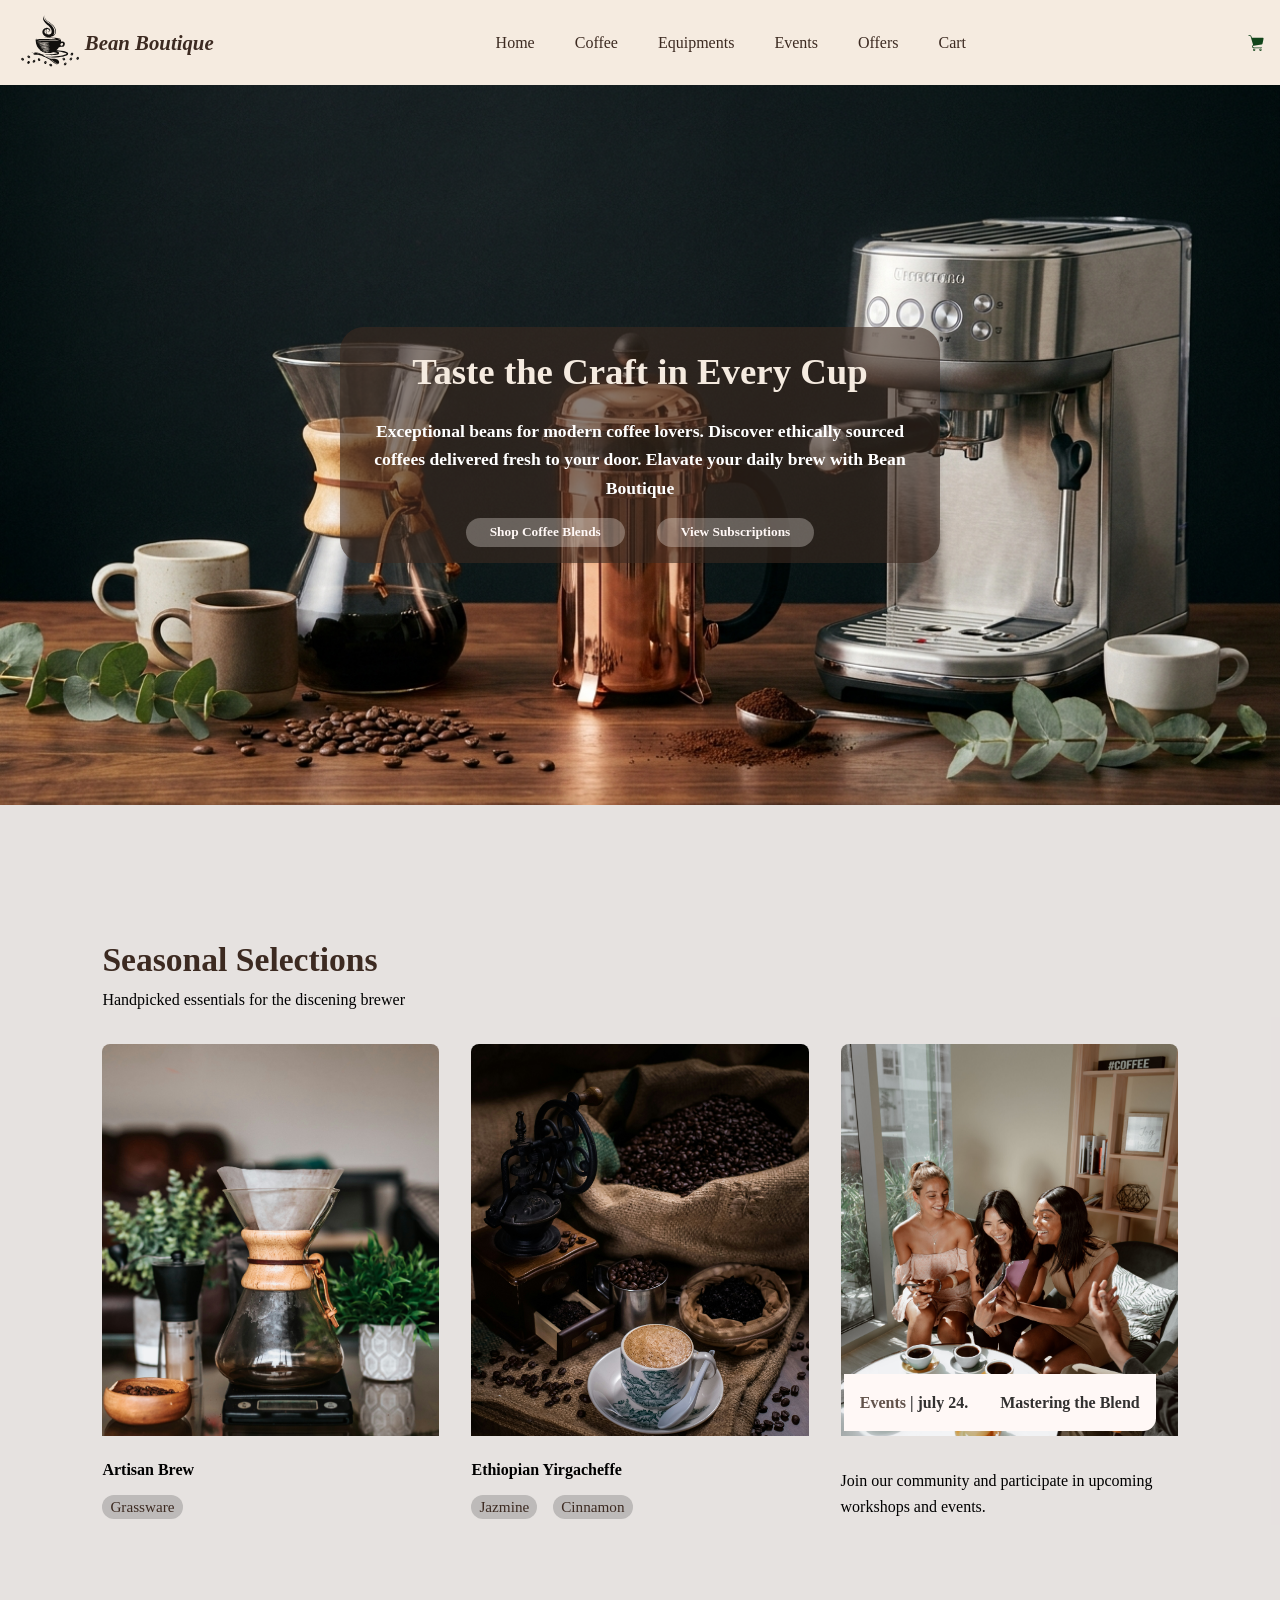
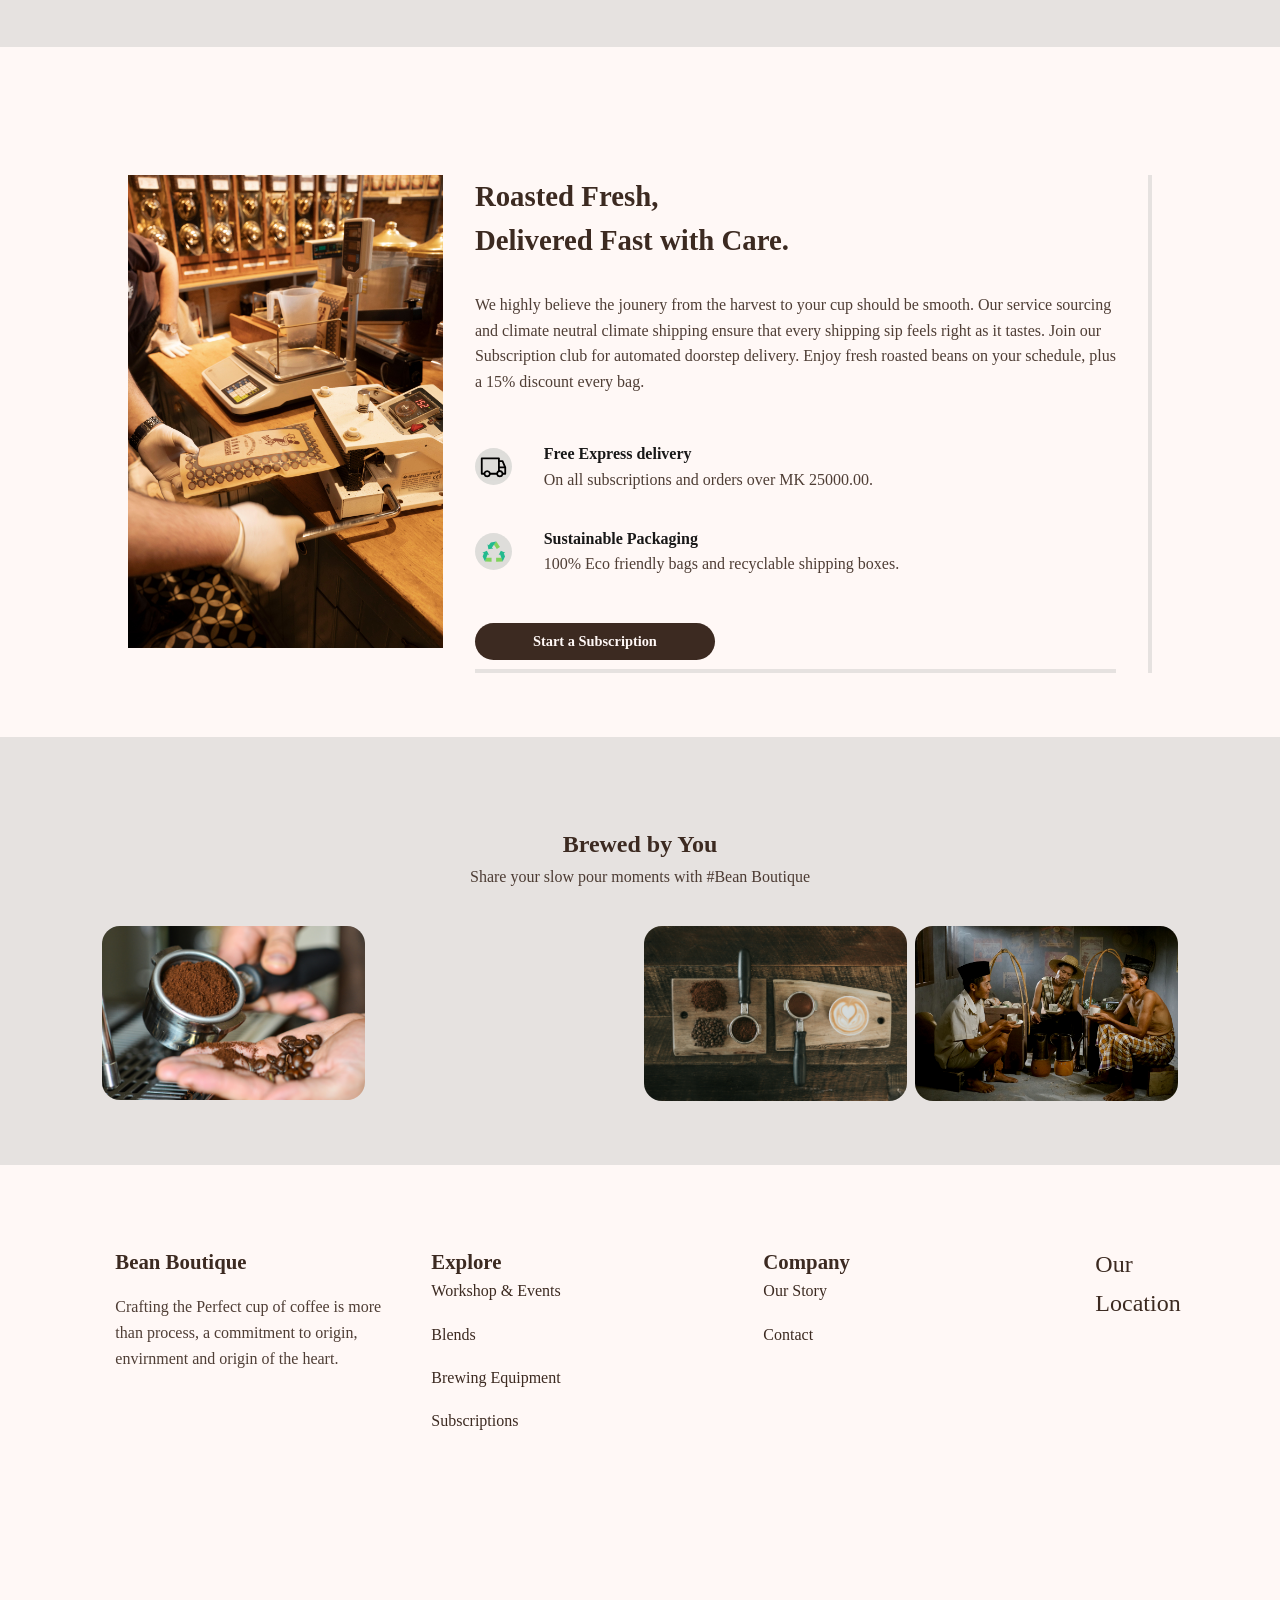
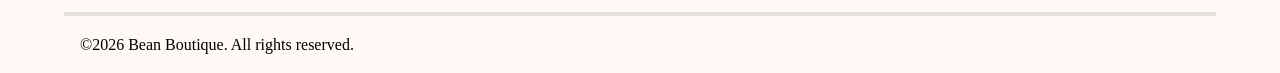
==== index.html @ 71f58eb4 "add cart section area" ====
<!DOCTYPE html>
<html lang="en">
<head>
    <meta charset="UTF-8">
    <meta name="viewport" content="width=device-width, initial-scale=1.0">
    <title>Bean Boutique</title>
    <link rel="stylesheet" href="css/style.css">

    <!--Google fonts-->
    <link rel="preconnect" href="https://fonts.googleapi.com">
    <link rel="preconnect" href="https://fonts.gstatic.com">
    <link rel="stylesheet" href="https://googleapi.com">
</head>

<body>

    <!--Navigation Bar-->
    <header>
        <div class="logo">
              <img src="assets/icons/logo.svg" alt="bean-boutique-logo">
            <span>Bean Boutique</span>
        </div>
        <input type="checkbox" class="menu-toggle" id="menu-toggle">
        <nav>
            <ul class="nav-links">
                <li class="nav-items"><a href="index.html">Home</a></li>
                <li class="nav-items"><a href="coffee.html">Coffee</a></li>
                <li class="nav-items"><a href="equipment.html">Equipments</a></li>
                <li class="nav-items"><a href="events.html">Events</a></li>
                <li class="nav-items"><a href="subscriptions.html">Offers</a></li>
                <li class="nav-items"><a href="cart.html">Cart</a></li>
            </ul>
        </nav>
        <div class="cart">
            <img src="assets/icons/cart.svg" alt="cart-icon">
            <label for="menu-toggle" class="hamburger">&#9776;</label>
        </div>
    </header>

    <!--home page main contents,-->
    <main>

        <!--hero section-->
        <section class="index-section">
                <div class="slideshow-wrapper" id="slideshow"></div>
                <div class="hero-content">
                    <h1>Taste the Craft in Every Cup</h1>
                    <p>
                        Exceptional beans for modern coffee lovers. Discover ethically sourced coffees delivered fresh
                        to your door. Elavate your daily brew with Bean Boutique
                    </p>
                    <div class="hero-btn">
                        <button><a href="equipment.html">Shop Coffee Blends</a></button>
                        <button><a href="events.html">View Subscriptions</a></button>
                    </div>
                </div>
        </section>

        <!--Seasonal selections-->
        <section class="seasonal-section">
            <div class="seasonal-heading">
                <h1>Seasonal Selections</h1>
                <span>Handpicked essentials for the discening brewer</span>
            </div>
            <div class="seasonal-card-wrapper">
                <article class="seasonal-card">
                    <div class="seasonal-card-img">
                        <img src="assets/images/equipement/kettle2.jpg" alt="grassware">
                    </div>
                     <span>Artisan Brew</span>
                    <div class="seasonal-content">
                        <strong>Grassware</strong>
                    </div>
                </article>
                <article class="seasonal-card">
                    <div class="seasonal-card-img">
                         <img src="assets/images/beans/ethiopia.jpg" alt="ethiopia-yirgacheff">
                    </div>
                    <span>Ethiopian Yirgacheffe</span>
                    <div class="seasonal-content">
                        <strong>Jazmine</strong>
                        <strong>Cinnamon</strong>
                    </div>
                </article>
                <article class="seasonal-card">
                    <div class="seasonal-card-img">
                        <img src="assets/images/events/pexels-rdne-4920883.jpg" alt="">
                        <div class="blend-container">
                            <span><strong>Events</strong> | july 24.</span>
                            <span>Mastering the Blend</span>
                        </div>
                    </div>
                    <div class="seasonal-content">
                        <p>
                            Join our community and participate in upcoming workshops and events.
                        </p>
                    </div>
                </article>
            </div>
        </section>

        <!---subscription link-->
        <section class="brand-section">
            <div class="brand-img">
                <img src="assets/images/ui/screen.jpg" alt="coffee-packaging">
            </div>
            <div class="brand-container">
                <h2>Roasted Fresh,<br> Delivered Fast with Care.</h2>
                <p>
                    We highly believe the jounery from the harvest to your cup should be smooth.
                    Our service sourcing and climate neutral climate shipping ensure that every shipping
                    sip feels right as it tastes. Join our Subscription club for automated doorstep delivery.
                    Enjoy fresh roasted beans on your schedule, plus a 15% discount every bag.
                </p>
                <div class="brand-content">
                    <div class="sub-offers">
                        <img src="assets/icons/delivery-truck-svgrepo-com(1).svg" alt="delivery-icon">
                        <div class="delivery-text">
                            <span>Free Express delivery</span>
                            <p>On all subscriptions and orders over MK 25000.00.</p>
                        </div>
                    </div>
                    <div class="sub-offers">
                        <img src="assets/icons/recycle-5-svgrepo-com(3).svg" alt="">
                        <div class="delivery-text">
                            <span>Sustainable Packaging</span>
                            <p>100% Eco friendly bags and recyclable shipping boxes.</p>
                        </div>
                    </div>
                </div>
                <button><a href="subscriptions.html">Start a Subscription</a></button>
                <hr class="separator">
            </div>
            <hr class="separator">
        </section>

        <!--index-footer-section-->
        <section class="index-footer-section">
            <div class="index-footer">
                <h1>Brewed by You</h1>
                <p>Share your slow pour moments with #Bean Boutique</p>
            </div>
            <div class="index-footer-imgs">
                <img src="assets/images/ui/screen5.jpg" alt="">
                <img src="assets/images/ui/screen4.jpg" alt="">
                <img src="assets/images/ui/screen8.jpg" alt="">
                <img src="assets/images/ui/community.jpg" alt="">
            </div>
        </section>

    </main>

    <footer class="index-main-footer">
        <div class="footer-wrapper">
            <article class="index-footer-content">
                <h2 class="bean">Bean Boutique</h2>
                <p>
                    Crafting the Perfect cup of coffee is more than  process,
                    a commitment to origin, envirnment and origin of the heart.
                </p>
                <div class="footer-connect">
                    <img src="" alt="">
                    <img src="" alt="">
                    <img src="" alt="">
                </div>
            </article>
            <article class="index-footer-content">
                <h2>Explore</h2>
                <div class="footer-links">
                    <a href="">Workshop & Events</a>
                    <a href="">Blends</a>
                    <a href="">Brewing Equipment</a>
                    <a href="">Subscriptions</a>
                </div>
            </article>
            <article class="index-footer-content">
                <h2>Company</h2>
                <div class="footer-links">
                    <a href="aboutus.html">Our Story</a>
                    <a href="Contact">Contact</a>
                </div>
            </article>
            <div class="map-div">
                <h2>Our Location</h2>
                    <iframe class="map"
                        src="https://www.google.com/maps/embed?pb=!1m18!1m12!1m3!1d6842.8212314761695!2d35.30079037048555!3d-15.36519456816962!2m3!1f0!2f0!3f0!3m2!1i1024!2i768!4f13.1!3m3!1m2!1s0x18d91bfdbb20034b%3A0xdea1148595cf9f44!2sSunbird%20Ku%20Chawe%20Swimming%20pool!5e1!3m2!1sen!2smw!4v1783719761271!5m2!1sen!2smw" width="600" height="450" style="border:0;" allowfullscreen="" loading="lazy" referrerpolicy="strict-origin-when-cross-origin"
                        allowfullscreen=""
                        loading="lazy"
                        referrerpolicy="no-referrer-when-downgrade">
                    </iframe>
            </div>
        </div>
        <hr class="separator">
        <p>&copy;2026 Bean Boutique. All rights reserved.</p>
    </footer>
    <script src="js/main.js"></script>
</body>
</html>
---- css/style.css ----
/*=====================
    Global Styling
=======================
*/
*{
    padding:0;
    margin: 0;
    box-sizing: border-box;
}
:root{
    --primary-color:#3c2a21;
    --seconadry-color:#f5ebe0;
    --tertiary-color:#b1b1b151;
    --standard-color:#fff8f6;
    --button-hover:#783c1e;

    --font-weight-main:800;
    ---font-weight-minor:500;
    --font-heading:"Inter",serif;
    --font-text:'Poppins',serif;
    --font-logo:"Cormorant Garamond", Garamond, "Times New Roman", serif;
}

body{
    font-family: var(--font-heading);
    line-height: 1.6;
    background-color: var(--standard-color);
    -webkit-font-smoothing: antialiased;
    display: grid;
    display: flex;
    flex-direction: column;
    min-height: 100vh;
}

button{
    border: none;
    align-items: center;
    padding: .4rem 1.5rem;
    background-color: var(--primary-color);
    color: var(--standard-color);
    display: flex;
    justify-content: center;
    align-items: center;
    font-family: var(--font-heading);
    font-weight: var(---font-weight-minor);
    cursor: pointer;
}

h1,h2,h3{
    font-family: var(--font-heading);
    font-weight: var(---font-weight-main);
    color: var(--primary-color);
}
h4,h4,h6{
    font-family: var(--font-heading);
    font-family: var(---font-weight-minor);
    font-size: 1.3rem;
    color: var(--primary-color);
}

a{
    color: var(--text-color);
    text-decoration: none;
}

img{
    width: 100%;
    height: auto;
}

main{
    flex: 1;
}

ul{
    list-style: none;
}
html,body{
    overflow-x: hidden;
}






/*========================
   Index styling
=========================*/

/* navgation-section */

header{
    display: flex;
    align-items: center;
    justify-content: space-between;
    position: sticky;
    top: 0;
    z-index: 100;
    background-color: var(--seconadry-color);
    height: 85px;
}
.logo{
    display: flex;
    align-items: center;
    justify-content: center;
    margin-left: 1rem;
    gap: .3rem;
}
.logo img{
    width: 4rem;
}
.logo span{
    font-family: var(--font-logo);
    font-size: 1.3rem;
    font-style: italic;
    font-weight: 700;
    color: var(--primary-color);
}
.nav-links{
    display: flex;
    justify-content: center;
    align-items: center;
    gap: 2.5rem;
}
.nav-items a{
    color: var(--primary-color);
    font-family: var(--font-heading);
    font-weight: var(---font-weight-minor);
    position: relative;
}
.nav-items a::after{
    content: "";
    position: absolute;
    width: 100%;
    height: .2rem;
    bottom: 0;
    left: 0;
    background-color: currentColor;
    transform-origin: center;
    transition: transform .3s ease;
    transform: scaleX(0);
}
.nav-items a:hover::after{
    transform: scaleX(1);    
}
.cart{
    display: flex;
    align-items: center;
    margin-right: 1rem;
    cursor: pointer;
    gap: 15px;
}
.cart img{
    width: 1rem;
}

/*hero section*/
.index-section{
    width: 100%;
    min-height: 80vh;
    overflow: hidden;
    position: relative;
    display: flex;
    align-items: center;
    justify-content: center;
}
.slideshow-wrapper{
   position: absolute;
   left: 0;
   top: 0;
   width: 100%;
   height: 100%;
   z-index: 1;
}
.slide{
    position: absolute;
    background-size: cover;
    background-position: center;
    opacity: 0;
    width: 100%;
    height: 100%;
    top: 0;
    left: 0;
    transition: opacity 1s ease-in-out;
}
.slide.active{
    opacity: 1;
}
.hero-content{
    display: flex;
    flex-direction: column;
    align-items: center;
    justify-content: center;
    text-align: center;
    z-index: 2;
    color: #ffffff;
    background-color:#3c2a219a ;
    max-width: 600px;
    padding: 1rem;
    border-radius: 1.5rem;
}
.hero-content span{
    background-color: #fff9f04b;
    padding: 0 1rem;
    border-radius: 12px;
}
.hero-content h1{
    font-weight: 700;
    color: var(--seconadry-color);
    font-size: 2.3rem;
    margin-bottom: 15px;
}
.hero-content p{
    font-weight:600;
    font-size: 1.1rem;
}
.hero-btn{
    display: flex;
    align-items: center;
    justify-content: center;
    gap: 2rem;
}
.hero-btn button{
    border-radius: 20px;
    cursor: pointer;
    transition: background-color .4s ease;
    margin-top: 1rem;
    font-weight: 600;
    background-color:  #fff9f04b;;
}
.hero-btn button:hover{
    background-color: var(--button-hover);
}


/*seasonal selection*/
.seasonal-section{
    background-color: var(--tertiary-color);
    padding: 8rem 8vw;
    display: flex;
    flex-direction: column;
    flex-wrap: wrap;
    gap: 2rem;
}
.seasonal-heading h1{
    font-weight: 600;
    font-size: 2.1rem;
    color: var(--primary-color);
}
.seasonal-heading p{
    font-family: var(--font-heading);
    font-weight: var(---font-weight-minor);
    color: var(--primary-color);
    opacity: .7;
}
.seasonal-card-wrapper{
    display: grid;
    grid-template-columns: repeat(3, 1fr);
    gap: 2rem;
    width: 100%;
}
.seasonal-card{
    display: flex;
    flex-direction: column;
    justify-content: center;
    align-items: flex-start;
    position: relative;
    gap: .8rem;
    width: 100%;
}
.seasonal-card-img{
    width: 100%;
    height: 100%;
    overflow: hidden;
    border-radius: .5rem;
}
.seasonal-card-wrapper img{
    object-fit: cover;
    object-position: center;
    max-width: 25rem;
    max-height: 24.5rem;
    transition: transform .5s ease-out;
}
.seasonal-card-wrapper img:hover{
    transform: scale(1.05);
}
.seasonal-content{
    display: flex;
    align-items: center;
    gap: 1rem;
}
.seasonal-content strong{
    background-color: #5d5c5c4c;
    padding: 0 .5rem;
    font-family: var(--font-text);
    font-size: .95rem;
    font-weight: 450;
    border-radius: 12rem;
}
.seasonal-card span{
    font-weight: 600;
    
}
.blend-container{
    position: absolute;
    background-color: var(--standard-color);
    overflow: hidden;
    display: flex;
    border:none;
    bottom: 5.5rem;
    left: .2rem;
    border-bottom-right-radius: .8rem;
}
.blend-container span{
    padding: 1rem ;
    opacity: .8;
}

/*subscription link*/
.brand-section{
    background-color: var(--standard-color);
    padding: 8rem 8rem 4rem;
    display: flex;
    justify-content: center;
    overflow: hidden;
    gap: 2rem;
    width: 100%;
}
.brand-img{
    width: 100%;
    height: 100%;
    overflow: hidden;
}
.brand-img img{
    max-width: 30rem;
    object-fit: cover;
}
.brand-container{
    display: flex;
    flex-direction: column;
    justify-content: center;
    gap: .6rem;
}
.brand-container h2{
    font-family: var(--font-text);
    font-weight: 700;
    font-size: 1.8rem;
    line-height: 1.5;
    color: var(--primary-color);
    margin-bottom: 1.3rem;
}
.brand-container p{
    color: var(--primary-color);
    font-weight: 500;
    opacity: .9;
    font-family: var(--font-text);
}
.brand-content{
    display: flex;
    flex-direction: column;
    gap: 2.1rem;
    padding: 2.3rem 0;
}
.sub-offers{
    display: flex;
    align-items: center;
    gap: 2rem;
}
.sub-offers img{
    width: 2.3rem;
}
.delivery-text{
    display: flex;
    flex-direction: column;
    justify-content: center;
    align-items: flex-start;
}
.delivery-text span{
    font-size: 1rem;
    font-weight: 600;
    font-family: "Poppins",serif;
    opacity: .9;
}
.brand-section button{
    width: 15rem;
    padding: .6rem;
    font-size: .9rem;
    font-weight: 600;
    transition: background-color .4s ease;
    cursor: pointer;
    border-radius: 18rem;
}
.brand-section button:hover{
    background-color: var(--button-hover);
}

/*index footer*/
.index-footer-section{
    background-color: var(--tertiary-color);
    padding: 5.5rem 8vw 4rem;
    display: flex;
    flex-direction: column;
    align-items: center;
    justify-content: center;
}
.index-footer-imgs{
    display: grid;
    grid-template-columns: repeat(4, 1fr);
    overflow: hidden;
    width: 100%;
    height: 100%;
    gap: .5rem;
}
.index-footer{
    display: flex;
    flex-direction: column;
    margin-bottom: 2.3rem;
}
.index-footer h1{
    font-weight: 700;
    text-align: center ;
    color: var(--primary-color);
}
.index-footer p{
    font-weight: 500;
    opacity: .9;
    color: var(--primary-color);
}

.index-footer-imgs img{
    max-width: 100%;
    max-height:100%; 
    object-fit: cover;
    border-radius: 18px;
}

/*Main footer section*/
.footer-wrapper{
    background-color: var(--standard-color);
    padding: 0 8vw 2rem;
    display: grid;
    grid-template-columns: repeat(4, 1fr);
    justify-content: center;
    gap: 2rem;
    margin-top: 5rem;
}
.index-footer-content{
    display: flex;
    flex-direction: column;
    align-items: flex-start;
    width: 300px;
}
.index-footer-content h2{
    font-family: var(--font-heading);
    font-weight: 700;
    color: var(--primary-color);
    font-size: 1.3rem;
}
.bean{
    margin-left: 1rem;
}
.index-footer-content p{
    color: var(--primary-color);
    opacity: .9;
    text-align: start;
}
.footer-connect{
    display: flex;
    gap: 1.5rem;
    align-items: center;
}
.footer-connect img{
    width: 2rem;
}
.footer-links{
    display: flex;
    flex-direction: column;
    gap:1.1rem;
    justify-content: center;
}
.footer-links a{
    color: var(--primary-color);
    font-weight: 500;
    transition: transform .4s ease;
}
.footer-links a:hover{
    transform: translateY(-4px);
    color: #783c1e;
}
.map{
    width: 100%;
    max-width: 100%;
    height: 250px;
    border: 0;
}
.index-main-footer{
    display: flex;
    flex-direction: column;
    justify-content: center;
    padding: 0 5vw;
}
.index-main-footer p{
    text-align: start;
    padding: 1rem;
}

/*mobile responsiveness*/
.menu-toggle,
.hamburger{
    display: none;
}
@media(max-width: 768px){
    .menu-toggle:checked ~ nav{
        display: block;
    }
    .hamburger{
        font-size: 1.7rem;
        color: var(--primary-color);
        cursor: pointer;
        user-select: none;
        display: block;
    }
    .logo img{
        width: 2rem;
    }
    .logo span{
        font-size: .9rem;
    }
    nav{
        z-index: 99;
        background-color: var(--seconadry-color);
        width: 100%;
        top: 85%;
        left: 0;
        position: relative;
        display: none;
    }
    .nav-links{
        width: 100%;
        flex-direction: column;
        gap: 0;
        padding: 1rem 0;
    }
    .nav-items a{
        display: block;
        padding: 1.2rem 1.9rem;
        text-align: left;
        border-bottom: 1px solid rgba(0, 0, 0, 0.03);
    }
    .nav-items{
        width: 100%;
    }
    .nav-items a::after{
        display: none;
    }
    .nav-items a:hover{
        background-color: rgba(0, 0, 0, 0.03);
    }
   
    .index-section{
        padding: 0 1rem;
        min-height: 65vh;
    }
    .hero-content{
        width: 95%;
        padding: 2rem 1.5rem;
    }
    .hero-content h1{
        font-size: 1.5rem;
    }
    .hero-content p{
        font-size: 1rem;
    }
    .hero-btn{
        width: 100%;
        flex-direction: column;
        gap: .8rem;
    }
    .hero-btn button{
        padding: .7rem;
        width: 100%;
        margin-top:.6rem ;
    }

    .seasonal-section{
        padding: 4.8rem 5vw;
    }
    .seasonal-heading h1{
        font-size: 1.3rem;
    }
    .seasonal-heading span{
        font-size: .9rem;
    }
    .seasonal-card-wrapper{
        grid-template-columns: 1fr;
    }
    .seasonal-card-wrapper img{
        width: 100%;
        max-width: 100%;
    }
    .brand-section{
        padding: 4rem 1.3rem;
        flex-direction: column;
    }
    .brand-container{
        align-items: center;
    }
    .brand-container h2{
        font-size: 1.3rem;
        text-align: center;
    }
    .sub-offers{
        gap: .4rem;
        flex-direction: column;
    }
    .delivery-text{
        text-align: center;
        align-items: center;
    }

    .index-footer-section{
        padding: 1rem 2.5rem;
    }
    .index-footer h1{
        font-size: 1.4rem;
    }
    .index-footer p{
        font-size: .9rem;
        text-align: center;
    }
    .index-footer-imgs{
        grid-template-columns: repeat(2, 1fr);
    }

    .footer-wrapper{
        grid-template-columns: 1fr;
        margin-top: 3rem;
        padding: 0 5vw 3rem;
        margin-left: 1rem;
    }
    .index-footer-content{
        padding: 0 6vw;
    }
    .map-div{
        padding: 0 5vw;
    }
    .map-div h2{
        font-size: 1.4rem;
        font-weight: 700;
    }
    .map{
        height: 200px;
    }

}






/**
========================
Subscritpions styling
========================
*/

/*subscrption content*/
.subscription-heading{
    display: flex;
    flex-direction: column;
    align-items: center;
    justify-content: center;
    gap: .8rem;
    padding: 2.9rem 8vw; 
}
.subscription-heading h1{
    font-family: var(--font-heading);
    color: var(--primary-color);
    font-weight: 700;
    opacity: .9;
}
.subscription-heading p{
    font-family: var(--font-text);
    color: var(--primary-color);
    font-weight: 500;
    opacity: .8;  
    text-align: center; 
}
.subscription-heading button{
    padding: .5rem 2rem;
    margin-top: .5rem;
    font-family: var(--font-heading);
    font-weight: 600;
    color: var(--seconadry-color);
    border-radius: 12rem;
    cursor: pointer;
    transition: background-color .4s ease;
}
.subscription-heading button:hover{
    background-color: var(--button-hover);
}

/*promotion offers section*/
.subscription-collection{
    margin-top: 3rem;
    background-color: var(--tertiary-color);
    padding: 3rem 6vw 2rem;
}
.subscription-collection h2{
    font-family: var(--font-heading);
    color: var(--primary-color);
    font-weight: 800;
    margin-bottom: .5rem;
    text-align: center;
}
.subscription-wrapper{
    display: flex;
    justify-content: center;
    gap: 2.4rem;
    margin-top: 2.5rem;
}
.offer-card{
    display: flex;
    flex-direction: column;
    justify-content: center;
    align-items: center;
    width: 300px;
    height: 480px;
    overflow: hidden;
    background-color: var(--standard-color);
    gap: 2rem;
    margin-top: 1.5rem;
    padding: .9rem;
    border-radius: 10px;
}
.offer-card img{
    object-fit: cover;
    width: 100%;
    height: 100%;
    object-position: center;
}
.offer-card-content{
    display: flex;
    flex-direction: column;
    gap: .8rem;
}
.offer-card-badge{
    display: flex;
    justify-content: space-between;
    align-items: center;
    background-color: var(--tertiary-color);
    padding: 0 .6rem;
    border-radius: 12px;
}
.offer-card-badge span{
    color: var(--primary-color);
    font-weight: 500;
    font-family: var(--font-text);
    font-style: italic;
}
.offer-card-content p{
    font-family: var(--font-text);
    color: var(--primary-color);
    font-weight: 500;
    opacity: .8;  
    text-align: center; 
    flex:1;
}
.offer-card button{
    padding: .5rem 4.5vw;
    margin-top: .5rem;
    font-family: var(--font-heading);
    font-weight: 600;
    color: var(--seconadry-color);
    border-radius: 12rem;
    cursor: pointer;
    transition: background-color .4s ease; 
}
.offer-card button:hover{
    background-color: var(--button-hover);
}
.offer-card h2{
    font-family: var(--font-heading);
    color: var(--primary-color);
    font-weight: 800;
    margin-bottom: .5rem;
    text-align: center;
}
.offer-card-badge-tip{
    display: flex;
    gap: .9rem;

}
.span-badge{
    color: var(--standard-color);
    font-weight: 600;
    font-family: var(--font-text);
    font-style: italic;
    background-color: var(--tertiary-color);
    padding: 0 3vw;
    border-radius: 12px;  
}
.offer-card.special{
    background-color: var(--primary-color);
}
.offer-card.special p{
    color: var(--standard-color);
    font-weight: 600;
}
.offer-card.special h2{
    color: var(--standard-color);
    font-weight: 700;
}
.offer-card.special button{
    background-color: var(--standard-color);
    color: #1a1a1a;

    transition: background-color .4s ease; 
}
.offer-card.special button:hover{
    background-color: #b69876;
}

/*subscritpion offers*/
.subscription-offer-section{
    background-color: var(--standard-color);
    padding: 3rem 5vw;
    display: flex;
    flex-direction: column;
    align-items: center;
    justify-content: center;
    gap: 3rem;
    align-self: start;
    margin-top: 2.8rem;
}
.subscription-offer-heading h2{
    font-family: var(--font-heading);
    color: var(--primary-color);
    font-weight: 700;
    font-size: 1.7rem;
    text-align: center;
}
.subscription-offer-heading p{
    font-family: var(--font-text);
    color: var(--primary-color);
    font-weight: 600;
    opacity: .8;  
    text-align: center;
    margin-top: .8rem;
}
.subscription-flex{
    display: flex;
    flex-wrap: wrap;
    justify-content: center;
    gap: 2.5rem;
    margin-top: 2rem;
}
.subscription-card{
    display: flex;
    flex-direction: column;
    gap: .5rem;
    width: 100%;
    max-width: 18rem;
    border-radius: 12px;
    padding: 1rem 1.6rem 1.3rem;
    background-color:  var(--seconadry-color);
    box-shadow: 0 3px 12px rgba(0,0,0,0.3);
    transition: transform .4s ease;
}
.subscription-card:hover{
    transform: translateY(-2px);
}
.subscription-card.standard{
    border: 2px solid var(--button-hover);
}
.subscription-card h3{
    font-family: var(--font-heading);
    color: var(--button-hover);
    font-weight: 700;
    font-size: 1.2rem;
    opacity: .8;
    font-style: italic;
    margin-bottom: 0;   
}
.sub-price{
    display: flex;
    align-items: baseline;
    margin-bottom: 1.5rem;
    gap: .2rem;
}
.sub-price strong{
    font-family: var(--font-text);
    font-size: 1rem;
    font-weight: 700;
}
.sub-price span{
    font-size: .8rem;
    font-weight: 500;
    opacity: .7;
}
.subscription-offer{
    display: flex;
    flex-direction: column;
    align-items: flex-start;
    justify-content: center;
    gap: 1.2rem;
    margin-bottom: 1.8rem;
}
.sub-content{
    display: flex;
    align-items: flex-start;
    gap: 1rem;
}
.sub-content img{
    width: .9rem;
}
.sub-content p{
    font-family: var(--font-text);
    font-weight: 500;
    font-size: 1rem;
    opacity: .9;
}
.subscribe-btn{
    display: flex;
    margin-bottom: auto;
    width: 100%;
}
.subscribe-btn button{
    padding: .4rem;
    width: 100%;
    font-family: var(--font-heading);
    font-weight: 600;
    cursor: pointer;
    border-radius: 12px;
    font-size: .9rem;
    background-color: var(--primary-color);
    transition: background-color .4s ease;
}
.subscribe-btn button:hover{
    background-color: var(--button-hover);
}

/*offers footer*/
.offer-footer{
    display: flex;
    align-items: center;
    padding: 6rem;
    margin-top: 2rem;
    gap: 2.5rem;
    background-color: var(--tertiary-color);
}
.offer-footer-wrapper{
    display: flex;
    flex-direction: column;
    align-items: center;
    justify-content: center;
    gap: .2rem;
}
.offer-footer-wrapper img{
    width: 2rem;
    margin-bottom: 1rem;
}
.offer-footer-wrapper h3{
    font-family: var(--font-heading);
    font-weight: 700;
}
.offer-footer-wrapper p{
    text-align: center;
    font-family: var(--font-text);
    font-size: .95rem;
    font-weight: 500;
    opacity: .9;
}

/*subscription form*/
.subscribe-form{
    display: flex;
    align-items: center;
    justify-content: space-between;
    padding: 4.5rem;
    gap: 3rem;
    height: 80vh;
    margin-top: 4rem;
}
.subscribe-form h3{
    font-family: var(--font-heading);
    font-weight: 700;
    color: var(--primary-color);
    font-size: 1.6rem;
    margin-bottom: .5rem;
    text-align: center;
}
.subscribe-form-btn{
    display: flex;
    flex-direction: column;
    align-items: center;
    width: 100%;
    margin: 1.3rem auto;
    gap: .8rem;
}
.subscribe-form-btn input{
    border: .4px solid var(--primary-color);
    width: 30rem;
    padding: .6rem;
    outline: none;
    border-radius: 18px;
}
.subscribe-form-btn button{
    padding: .5rem 6vw;
    font-weight: 700;
    font-family: var(--font-heading);
    cursor: pointer;
    border-radius: 9px;
    transition: background-color .4s ease;
}
.subscribe-form-btn button:hover{
    background-color: var(--button-hover);
}

/*Faq*/
.subscription-faq{
    display: flex;
    flex-direction: column;
    justify-content: center;
    align-items: flex-start;
    max-width: 400px;
    width: 100%;
    padding: 2rem;
    background-color: var(--tertiary-color);
    border-radius: 12px;
    box-shadow: 0 4px 12px rgba(0,0,0,0.2);
}
.faq-details{
    border-bottom: 1px solid var(--primary-color);
    transition: background-color .4s ease;
}
.faq-details:last-of-type{
    border-bottom: none;
}
summary{
    font-weight: 600;
    font-family: var(--primary-color);
    opacity: .9;
}
.faq-details summary{
    list-style-type: none;
    padding: 1.2rem .5rem;
    display: flex;
    align-items: center;
    outline: none;
    cursor: pointer;
    justify-content: space-between;
    transition: color .3s ease, padding-left .2s ease;
}
.faq-details summary::after{
    color: var(--button-hover);
    transition: transform .2s ease;
    content: "*";
    font-size: 1.1rem;
}
.faq-details summary:hover{
    color: var(--primary-color);
    padding-left: .7rem;
}
.faq-text{
    color: var(--primary-color);
    font-style: italic;
    font-weight: 500;
    opacity: .8;
}

/*mobile responsiveness*/
@media(max-width:768px){
    .subscription-heading{
        text-align: center;
    }
    .subscription-collection h2{
        font-size: 1.2rem;
        padding: 0 5vw 5vw;
    }
    .subscription-wrapper{
        flex-direction: column;
    }
    .offer-card{
        width: 100%;
        height: auto;
    }
    .offer-card img{
        height: 14rem;
    }
    .offer-card-badge{
        flex-direction: column;
    }
    .offer-card-badge-1{
        flex-direction: column;
        display: flex;
        gap: .5rem;
        align-items: center;
    }
    .subscription-offer-heading h2{
        font-size: 1.4rem;
    }
     .subscription-offer-heading p{
        font-size: .9rem;
    }
    .offer-footer{
        flex-direction: column;
        padding: 2.5rem 5vw;
    }
    .subscribe-form{
        padding: 5rem 5vw;
        flex-direction: column;
        min-height: 140vh;
        width: 100%;
    }
    .subscribe-form-content{
        width: 100%;
        text-align: center;
    }
     .subscribe-form-content h3{
        font-size: 1.4rem;
    }
     .subscribe-form-content p{
        font-size: .9rem;
    }
     .subscribe-form-btn input{
        width: 100%;
    }
}


/*===================
    equipment style
======================*/
.equipment-hero-card{ 
    display: flex;
    flex-direction: column;
    padding: 5rem 8vw;
    justify-content: center;
    align-items: center;
    text-align: center;
    gap: 1rem;
    width: 100%;
}
.equipment-hero-card h1{
    font-weight: 600;
    color: var(--primary-color);
    opacity: .9;
}
.equipment-hero-card p{
    font-weight: 500;
    color: var(--primary-color);
    opacity: .9;
}
.equipment-btn{
    margin-top: 2rem;
}
.equipment-btn button{
    padding: .6rem 1vw;
    border-radius: 12rem;
    font-weight: 500;
    font-family: var(--font-heading);
    transition: background-color .4s ease;
    cursor: pointer;
}
.equipment-btn button:hover{
    background-color: var(--button-hover);
}


/*equipment section*/
.equipment-section{
    padding: 4rem 8vw;
    background-color: var(--tertiary-color);
    min-height: 100vh;
    display: flex;
    flex-direction: column;
    gap: 2rem;
    flex-wrap: wrap;
}
.equipment-collection{
    display: flex;
    flex-direction: column;  
}
.equipment-collection h2{
    font-weight: 700;
    color: var(--primary-color);
    margin-bottom: .4rem;
}
.equipment-collection span{
    font-weight: 500;
    opacity: .8;
    font-style: italic;
}
.equipment-container{
    display: flex;
    justify-content: center;
    align-items: center;
    gap: 2rem;
}
.equipment-card{
    width: 100%;
    height: 100%;
    overflow: hidden;
    display: flex;
    flex-direction: column;
    justify-content: center;
    gap: .8rem;
    background-color: var(--standard-color);
    padding: 0.1rem .1rem 0;
    border-radius: 14px;
}
.equipment-card img{
    max-width: 25rem;
    max-height: 22.8rem;
    object-fit: cover;
    object-position: center;
    border-radius: 12px;
}
.equipment-card button{
    padding: .6rem;
    font-weight: 700;
    transition: background-color .4s;
}
.equipment-card button:hover{
    background-color: var(--button-hover);
}
.equipment-content{
    display: flex;
    flex-direction: column;
    gap: .6rem;
}
.equipment-content span{
    font-weight: var(---font-weight-minor);
    opacity: .8;
    font-style: italic;
    color: var(--primary-color);
    flex: 1;
    text-align: center;
}
.price{
    display: flex;
    justify-content: space-between;
    align-items: center;
    background-color: var(--seconadry-color);
    margin-left:.6rem ;
    margin-right: .6rem;
    padding: 0 .9vw;
    border-radius: 12px;
}
.price h3, strong{
    color: var(--primary-color);
    font-weight: 650;
}

/*equipment tips section*/
.equipement-tips-section{
    display: flex;
    flex-direction: column;
    padding: 6.5rem 8vw;
    min-height: 80vh;
    gap: 1rem;
    align-items: center;
}
.equipement-tips-section h1{
    font-weight: 700;
    color: var(--primary-color);
    opacity: .9;
}
.equipement-tips-section span{
    font-weight: 600;
    color: var(--primary-color);
    opacity: 1;   
}
.tips-container{
    display: flex;
    gap: 2.3rem;
    justify-content: center;
    margin-top: 2.3rem;
}
.tip-card{
    width: 100%;
    max-width: 450px;
    text-align: start;
}
.tip-card img{
    width: 2.4rem;
}
.tip-text h3{
    font-weight: 700;
    font-family: "Salina",serif;
    color: #000000;
    margin-bottom: .7rem;
}
.tip-text p{
     font-weight: 500;
    font-family: "Salina",serif;
    color: var(--primary-color);
    margin-bottom: .7rem;
    opacity: .9;
}
.separator{
    border: 2px solid var(--tertiary-color);
}
.pro-tip{
    background-color: var(--seconadry-color);
    padding: .6rem 1.2vw;
    border-radius: 12px;
}

/*equipment-footer*/
.equipement-footer-section{
    background-color: var(--tertiary-color);
    display: flex;
    flex-direction: column;
    padding:4rem 6vw 4rem;
    min-height: 50vh;
}
.equipment-footer{
    padding: 2rem 5vw 3rem;
    display: grid;
    grid-template-columns: repeat(4, 1fr);
    gap: 1rem;
}

/*mobile responsiveness*/
@media(max-width:768px){
    .equipment-hero-card h1{
        font-size: 1.5rem;
    }
    .equipment-hero-card p{
        font-size: .9rem;
    }
    .equipment-section{
        padding: 2rem 5vw;
        text-align: center;
    }
    .equipment-collection h2{
        font-size: 1.3rem;
        align-items: center;
        text-align: center;
    }
    .equipment-collection span{
        font-size: .9rem;
    }
    .equipment-container{
        padding: 0 5vw;
        flex-direction: column;
    }
    .equipment-card img{
        height: 16.5rem;
    }
    .price{
        flex-direction: column;
    }.equipement-tips-section{
        flex-direction: column;
        align-items: center;
    }
    .equipement-tips-section h1{
        font-size: 1.5rem;
    }
    .equipement-tips-section span{
        font-size: .9rem;
        text-align: center;
    }
    .tips-container{
        flex-direction: column;
        padding: 1.5rem 5vw;
    }

}



/*=====================
    Coffee styling
======================*/
.coffee-hero-section{
    background-color: var(--tertiary-color);
    display: flex;
    flex-direction: column;
    padding: 8rem 6vw;
    align-items: center;
    justify-content: center;
    gap: 3.5rem;
}
.coffee-hero-section h1{
    font-weight: 700;
    font-size: 2.2rem;
    color: var(--primary-color);
    text-align: center;
}
.coffee-promotion{
    display: flex;
    align-items: center;
    justify-content: center;
    width: 100%;
    height: 100%;
    max-width: 65rem;
    overflow: hidden;
    border-radius: 12px;
    background-color: var(--primary-color);
    border: 1px solid var(--primary-color);
}
.coffee-promotion img{
    max-height: 20rem;
    max-width: 550px;
    object-fit: cover;
    object-position: center;
}
.coffee-content{
    display: flex;
    flex-direction: column;
    gap: 2rem;
}
.coffee-content p{
    color: aliceblue;
    padding: 0 2rem;
    text-align: start;
    font-weight: 500;
    line-height: 1.8;
}
.coffee-badge{
    display: flex;
    gap: 1rem;
    margin-left: .7rem;
    align-items: center;
}
.coffee-badge span{
    background-color: var(--tertiary-color);
    padding: .1rem 2.4rem;
    border-radius: 12rem;
    color: aliceblue;
    font-style: italic;
}
.coffee-promotion button{
    background-color: var(--seconadry-color);
    color: var(--primary-color);
    width: 20rem;
    margin-left: 2rem;
    padding: .8rem;
    font-size: 1rem;
    font-weight: 700;
    border-radius: 12rem;
    transition: background-color .4s ease;
}
.coffee-promotion  button:hover{
    background-color: #b69876;
}



/*coffee collection*/
.coffee-collection{
    display: flex;
    flex-direction: column;
    align-items: center;
    flex-wrap: wrap;
    padding: 3rem 6vw;
    gap: 2rem;
    min-height: 100vh;
}
.coffee-category{
    display: flex;
    align-items: center;
    gap: 2rem;
    justify-content: space-between;
}
.coffee-collection-heading{
    font-family: "Inter",serif;
}
.coffee-container{
    display: flex;
    justify-content: center;
    gap: 2.8rem;
}
.coffee-card{
    display: flex;
    flex-direction: column;
    overflow: hidden;
    width: 100%;
    height: 100%;
    border-radius: 12px;
    background-color: var(--seconadry-color);
    border: 1px solid var(--primary-color);
    flex-wrap: wrap;
} 
.coffee-card img{
    width: 100%;
    max-width: 25rem;
    max-height: 20rem;
    object-fit: cover;
    object-position: center;
}
.coffee-price{
    display: flex;
    justify-content: space-between;
    align-items: center;
    border-radius: 8px;margin-top: .3rem;
    margin-left: .6rem;
    margin-right: .6rem;
}
.coffee-price h3, strong{
    color: var(--primary-color);
    font-weight: 700;
}
.coffee-card p{
    color: var(--primary-color);
    font-weight: 600;
    opacity: .8;
    line-height: 1.7;
    text-align: start;
    padding: .6rem;
}
.taste{
    display: flex;
    justify-content: start;
    align-items: center;
    gap: .5rem;
    margin-left: 1rem;
    padding:0 .5rem .8rem
}
.taste img{
    width: .9rem;
}
.taste strong{
    font-weight: 750;
}
.taste span{
    font-style: italic;
    font-weight: 500;
    font-size: .9rem;
    line-height: 1.7;
    opacity: .8;
}
/*suscription link*/
.subscription-link{
    background-color: var(--standard-color);
    padding: 10rem 6vw;
    display: flex;
    gap: 2rem;
    justify-content: center;
    align-items: center;
}
.subscription-email{
    background-color: var(--seconadry-color);
    padding: 2.5rem 4rem;
    display: flex;
    flex-direction: column;
    align-items: center;
    gap: 1.5rem;
    border-radius: 12px;
    box-shadow: 0 4px 12px rgba(0,0,0,0.3);
}
.subscription-email h2{
    font-weight: 700;
    font-size: 1.8rem;
    color: var(--primary-color);
    text-align: center;
}
.subscription-email p{
    font-weight: 600;
    color: var(--primary-color);
    text-align: center;
    opacity: .9;
    line-height: 1.7;
}
.subscription-input{
    display: flex;
    gap: .5rem;
    width: 100%;
    align-items: center;
    justify-content: center;
}
.subscription-input input{
    padding: .5rem;
    outline: none;
    width: 400px;
    border-radius: 12px;
    border: 1px solid var(--button-hover);
}
.subscription-input button{
    padding: .5rem 1rem;
    font-weight: 600;
    border-radius: 12px;
    transition: background-color .4s ease;
}
.subscription-input button:hover{
    background-color: var(--button-hover);
}

/*mobile responsiveness*/
@media(max-width:768px){
    .coffee-hero-section{
        padding: 5rem 5vw 2rem;
    }
    .coffee-hero-section h1{
        font-size: 1.8rem;
    }
    .coffee-promotion{
        width: 100%;
        max-width: 100%;
        height: auto;
        flex-direction: column;
    }
    .coffee-content{
        width: 100%;
        align-items: center;
        justify-content: center;
        margin-top: .3rem;
    }
    .coffee-content p{
        font-size: .9rem;
        padding: 0 1.5rem;
    }
    .coffee-collection{
        padding: 2rem 4vw;
    }
    .coffee-container{
        flex-direction: column;
        padding: 0 2vw;
        width: 100%;
        height: 100%;
    }
    .coffee-card img{
        max-width: 100%;
        max-height: 15rem;
    }


    .subscription-link{
        padding: 5rem 4vw;
    }
    .subscription-email{
        width: 100%;
        padding: 2rem 6.5vw;
    }
    .subscription-email h2{
        font-size: 1.5rem;
    }
    .subscription-email p{
        font-size: .9rem;
    }
    .subscription-input{
        flex-direction: column;
    }
    .subscription-input input{
        width: 100%;
        box-sizing: border-box;
    }
  
    .equipment-footer-section{
        padding: 4rem 6vw 3rem;
    }
    .equipment-footer{
        grid-template-columns: 1fr;
    }

}




/*=====================
    EVENTS STYLING
======================*/
.events-heading-section{
    background-color: var(--standard-color);
    padding: 3rem 6vw;
    display: flex;
    justify-content: center;
}
.event-title{
    display: flex;
    flex-direction: column;
    justify-content: center;
    width: 100%;
    max-width: 720px;
    gap: 1rem;
}
.event-title h1{
    color: var(--primary-color);
    font-weight: 700;
    font-size: 1.9rem;
    text-align: center;
}
.event-title p{
    line-height: 1.8;
    font-weight: 600;
    opacity: .9;
    color: var(--primary-color);
    text-align: center;
}

/*events section*/
.events-flex-heading{
    display: flex;
    flex-direction: column;
    gap: 2rem;
    padding: 8rem 8vw;
    min-height: 100vh;
}
.events-flex-title{
    display: flex;
    justify-content: space-between;
    align-items: center;
}
.events-flex-title h3{
    color: var(--primary-color);
    font-weight: 700;
    font-size: 1.3rem;
}
.events-flex-title span{
    color: var(--primary-color);
    font-weight: 700;
    font-size: 1rem;
    opacity: .8;
}
.events-flex{
    display: flex;
    flex-direction: column;
    justify-content: center;
    align-items: center;
    gap: 3.5rem;
    padding-top: 4rem;
}
.events-details-card{
    background-color: var(--seconadry-color);
    display: flex;
    width: 100%;
    height: 100%;
    max-height: 250px;
    max-width: 55rem;
    gap: .5rem;
    align-items: center;
    padding: 1.1rem 2vw;
    border: 1px solid var(--button-hover);
    transition: box-shadow .4s ease;
}
.events-details-card:hover{
    box-shadow: 0 4px 12px rgba(0,0,0,0.2);
}
.events-details-card span{
    background-color: #77b97774;
    color: var(--primary-color);
    font-weight: 600;
    padding: 0rem 1rem;
    border-radius: 12px;
}
.events-details-card h3{
    margin-bottom: .8rem;
    color: var(--primary-color);
    font-weight: 700;
}
.events-details-card p{
    color: var(--primary-color);
    font-weight: 700;
    text-align: start;
    opacity: .7;
}
.event-schedule{
    display: flex;
    align-items: center;
    justify-content: start;
    padding: .8rem 0 0;
    gap:.5rem;
}
.event-schedule img{
    width: 1.2rem;
}
.event-price{
    display: flex;
    flex-direction: column;
    gap: 1rem;
    align-items: center;
    justify-content: center;
}
.event-price strong{
    font-style: italic;
}
.event-price button{
    padding:.3rem 4rem;
    font-size: .9rem;
    font-weight: 600;
    border-radius: 12px;
    transition: background-color .4s ease;
}
.event-price button:hover{
    background-color: var(--button-hover);
}



/*event form section*/
.event-form-section{
    display: flex;
    flex-direction: column;
    align-items: center;
    gap: 2rem;   
    padding: 2rem 8vw;
    background-color: var(--seconadry-color);
}
.event-form-heading{
    display: flex;
    flex-direction: column;
    flex-wrap: wrap;
    align-items: center;
}
.event-form-heading h3{
    font-weight: 700;
    color: var(--primary-color);
    font-size: 2rem;
}
.event-form-heading p{
    font-weight: 500;
    color: var(--primary-color);
    opacity: 1;
}
.event-form-container{
    background-color: var(--standard-color);
    padding: 3rem 2vw 3rem;
    margin: 0.3rem 0 6rem;
    box-shadow: 0 4px 20px rgba(0, 0, 0, 0.2);
}
.event-form-wrapper{
    display: flex;
    flex-direction: column;
    align-items: center;
    justify-content: center;
    gap: 2rem;
}
.event-input-section{
    display: flex;
    gap: 1.5rem;
    align-items: center;
}
.event-input{
    display: flex;
    flex-direction: column;
    gap: .2rem;
    width: 100%;
    max-width: 500px;
    margin: 0 auto;
    align-items: flex-start;
    justify-content: center;
}
.label{
    margin-left: .5rem ;
    color: var(--primary-color);
    font-weight: 500;
    font-size: 1.05rem;
    opacity: 1;
}
.event-input input{
    width: 27vw;
    padding: .6rem 1rem;
    text-align: left;
    outline: none;
    border: .6px solid var(--button-hover);
    box-sizing: border-box;
    transition: background-color .4s ease;
    border-radius:16px ;
}
.event-input input:focus{
    border-color: var(--secondary-color);
}
.event-selection{
    display: flex;
    flex-direction: column;
    align-items: flex-start;
    gap:.2rem
}

.selection-column{
    width: 55.2vw;
    padding: .6rem 1rem;
    text-align: left;
    outline: none;
    border: .6px solid var(--button-hover);
    box-sizing: border-box;
    transition: background-color .4s ease;
    border-radius: 16px;
}
.event-signup-btn{
    display: flex;
    flex-direction: column;
    align-items: center;
    gap:.4rem;
    width: 100%;
    margin-top: 1.4rem;
}
.event-signup-btn button{
    display: flex;
    align-items: center;
    justify-content: center;
    width: 100%;
    min-height: 50px;
    max-width: 29rem;
    border-radius: 18px;
    padding: 1rem 2rem;
}
.event-signup-btn button:hover{
    background-color: var(--button-hover);
}
.event-signup-btn p{
    color: #3c2a21;
    font-weight: 500;
    font-size: .7rem;
}

/*mobile responsiveness*/
@media(max-width: 768px){
    .event-title{
        padding: 2rem 5vw ; 
    }
    .event-title h1{
        font-size: 1rem;
    }
    .event-title p{
        font-size: .9rem;
        text-align: start;
    }
    .events-flex-title{
        flex-direction: column;
        padding: 0 2vw;
    }
    .events-flex-title h3{
        font-size: 1.1rem;
    }
    .events-flex-title span{
        font-size: .7rem;
    }
    .events-flex{
        grid-template-columns: 1fr;
        padding: 0 5vw;
    }
    .events-details-card{
        width: 100%;
        max-height: 30rem;
        flex-direction: column;
        text-align: center;
    }
    .events-details-card span{
        font-size: .75rem;
        font-style: italic;
    }
    .events-details-card h3{
        font-size: 1.3rem;
    }
    .events-details-card p{
        font-size: .9rem;
        text-align: start;
    }
    .event-schedule{
        flex-direction: column;
    }
    .event-form-section{
        padding: 2rem 5vw 3rem;
    }
    .event-form-heading h3{
        font-size: 1.5rem;
    }
    .event-form-heading p{
        font-size: .9rem;
        text-align: center;
    }
    .event-form-container{
        padding: 1.5rem 6vw;
    }
    .event-input-section{
        flex-direction: column;
        width: 100%;
    }
    .event-input, .event-selection{
        align-items: center;
    }
    .event-input input{
        width: 100%;
    }
    .event-selection select{
        width: 100%;
    }
    .event-signup-btn button{
        width: 100%;
        max-width: 12rem;
    }
    .event-signup-btn p{
        text-align: center;
    }

}
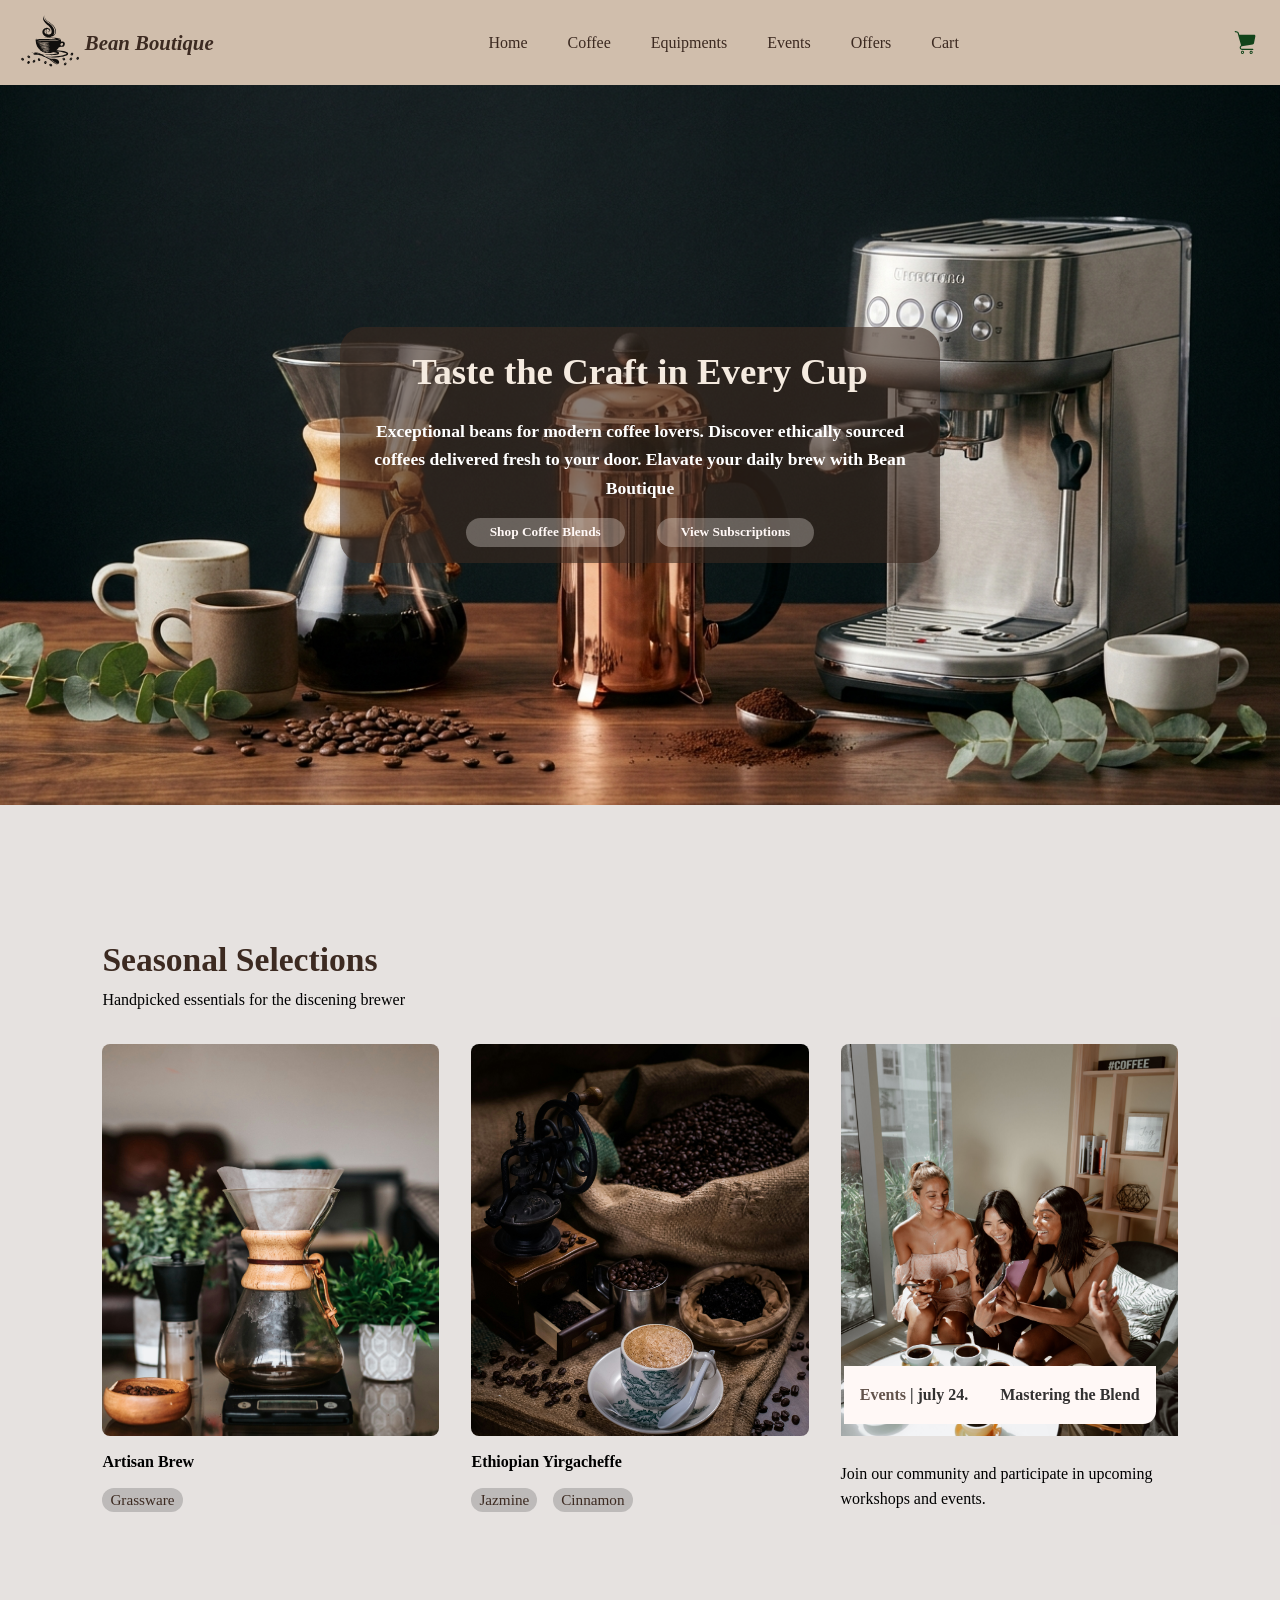
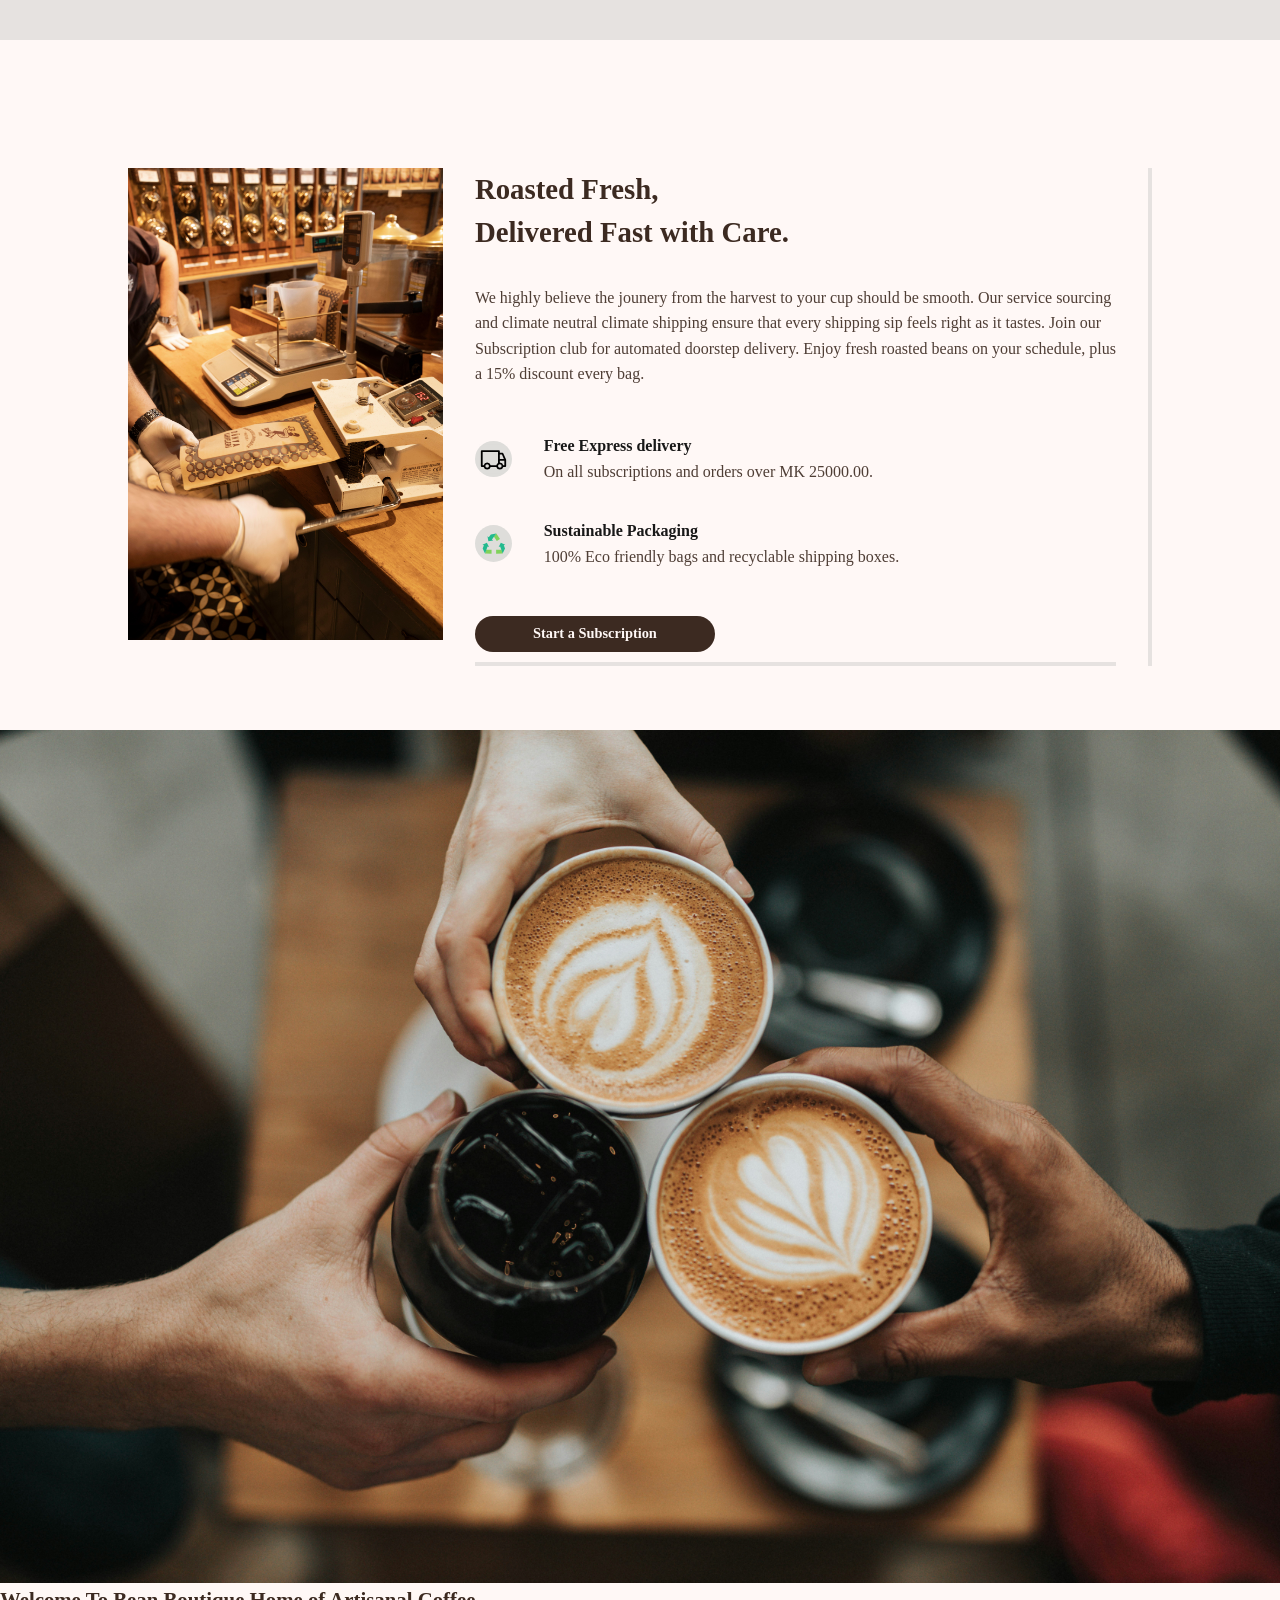
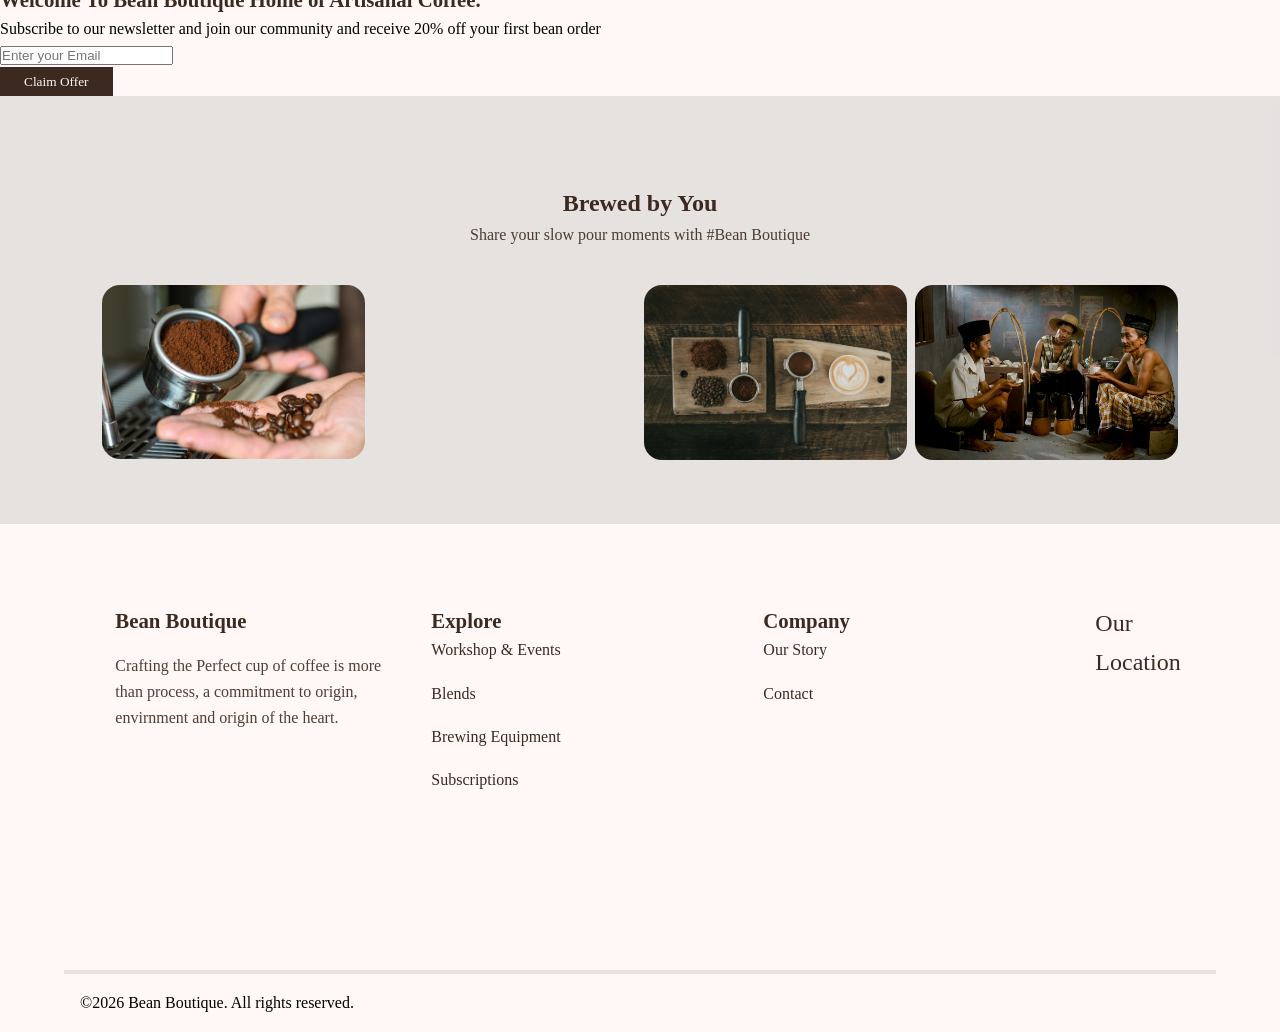
==== commit 5f77709f: "add a welcome popup modal for homepage" ====
--- a/index.html
+++ b/index.html
@@ -134,7 +134,23 @@
             <hr class="separator">
         </section>
 
-        <!--index-footer-section-->
+          <!--Poppup modal-->
+        <div class="popup-modal" id="popup-modal">
+            <div class="modal-content">
+                <img src="assets/images/ui/screen0.jpg" alt="">
+                <div class="modal-details">
+                    <h6>Welcome To Bean Boutique Home of Artisanal Coffee.</h6>
+                    <div class="modal-input">
+                        <p>Subscribe to our newsletter and join our community and receive 20% off your first bean order</p>
+                        <input type="email" placeholder="Enter your Email">
+                        <button>Claim Offer</button>
+                    </div>
+                </div>
+            </div>
+        </div>
+
+
+        <!--footer-section-->
         <section class="index-footer-section">
             <div class="index-footer">
                 <h1>Brewed by You</h1>
--- a/css/style.css
+++ b/css/style.css
@@ -30,6 +30,7 @@
     display: flex;
     flex-direction: column;
     min-height: 100vh;
+    overflow-x: hidden;
 }
 
 button{
@@ -66,6 +67,7 @@
 img{
     width: 100%;
     height: auto;
+    display: block;
 }
 
 main{
@@ -75,13 +77,6 @@
 ul{
     list-style: none;
 }
-html,body{
-    overflow-x: hidden;
-}
-
-
-
-
 
 
 /*========================
@@ -97,7 +92,7 @@
     position: sticky;
     top: 0;
     z-index: 100;
-    background-color: var(--seconadry-color);
+    background-color: #cebca9f4;
     height: 85px;
 }
 .logo{
@@ -150,9 +145,10 @@
     margin-right: 1rem;
     cursor: pointer;
     gap: 15px;
+    margin-right: 1.5rem;
 }
 .cart img{
-    width: 1rem;
+    width: 1.4rem;
 }
 
 /*hero section*/
@@ -1990,4 +1986,217 @@
         text-align: center;
     }
 
+}
+
+
+/*======================
+    Cart page css
+========================
+*/
+.cart-container{
+    padding: 5rem 8vw;
+    background-color: var(--seconadry-color);
+}
+.cart-heading{
+    padding: 2rem 0;
+}
+.cart-heading h3{
+    font-weight: 700;
+    font-size: 2rem;
+}
+.cart-heading p{
+    font-size: 1.1rem;
+    opacity: .8;
+}
+
+/*cart items section*/
+.cart-grid{
+    display: grid;
+    grid-template-columns: repeat(2, 1fr);
+    gap:4rem;
+}
+.cart-list{
+    display: grid;
+    grid-template-columns: 1fr;
+    align-items: start;
+    gap: 2rem;
+}
+.cart-card{
+    display: flex;
+    background-color: var(--standard-color);
+    align-items: center;
+    padding: 1rem;
+    border-radius: 14px;
+    border: 1px solid transparent;
+    transition: all .4s ease-out;
+    justify-content: space-between;
+    
+}
+.cart-card:hover{
+    border: 1px solid var(--button-hover);
+    box-shadow: 0 4px 12px rgba(0, 0, 0, 0.2);
+}
+.cart-card img{
+    width: 10rem;
+    height: 100%;
+    max-height: 10rem;
+    object-fit: cover;
+    background-color: var(--standard-color);
+}
+.cart-details{
+    display: flex;
+    gap: 1rem;
+    padding: 1rem;
+    justify-content: space-between;
+    flex-grow: 1;
+    flex-direction: column;
+}
+.cart-title{
+    font-size: 1rem;
+}
+.cart-content{
+    display: flex;
+    justify-content: space-between;
+    align-items: flex-start;
+}
+.cart-tags{
+    display: flex;
+    gap: 2rem;
+    align-items: center;
+    padding: .8rem 0;
+}
+.cart-tags span{
+    background-color: var(--tertiary-color);
+    padding: 0 1vw;
+    border-radius: .5rem;
+}
+.cart-price{
+    font-weight: 700;
+    opacity: .7;
+    margin-right: 2rem;
+}
+.cart-actions{
+    display: flex;
+    justify-content: space-between;
+    align-items: center;
+    gap: 11.5rem;
+}
+.cart-quantity{
+    display: flex;
+    align-items: center;
+    gap: .5rem;
+    overflow: hidden;
+    border-radius: 20px;
+    border: 2px solid var(--tertiary-color);
+}
+.cart-quantity button{
+    background-color: var(--standard-color);
+    transition: background-color .6s ease;
+}
+.cart-quantity button:hover{
+    background-color: var(--tertiary-color);
+}
+.cart-quantity span{
+    padding: 0 2px;
+}
+.minus-btn span, .plus-btn span{
+    color: var(--primary-color);
+    font-size: 1rem;
+}
+.remove-btn{
+    display: flex;
+    gap: .2rem;
+    align-items: center;
+    justify-content: center;
+    background: none;
+}
+.remove-btn span{
+    font-size: 1rem;
+    text-align: right;
+    color: var(--primary-color);
+    transition: color .3s ease;
+}
+.remove-btn span:hover{
+    color: #c01919;
+}
+.remove-btn img{
+    width: 1.3rem;
+}
+.continue-shopping{
+   color: var(--primary-color);
+   transition: background-color .4s ease;
+   margin-left: 1rem;
+   width: 10rem;
+   border-radius: 12px;
+}
+.continue-shopping:hover{
+    color: var(--button-hover);
+}
+
+/*side-bar section*/
+.sidebar-wrapper{
+    padding: 24px;
+    position: sticky;
+    background-color: var(--tertiary-color);
+    border-radius: 14px;
+    display: flex;
+    flex-direction: column;
+    gap: 1rem;
+}
+.sidebar-wrapper h3{
+    text-align: center;
+    font-weight: 700;
+    font-size: 1.5rem;
+    padding-bottom: 1.7rem 0 0;
+}
+.sidebar-row{
+    display: flex;
+    justify-content: space-between;
+    align-items: center;
+}
+.sidebar-row span{
+    font-weight: 700;
+    font-size: 1.1rem;
+    opacity: .7;
+}
+.sidebar-btn{
+    border-radius: 12px;
+    transition: background-color .4s ease;
+}
+.sidebar-btn:hover{
+    background-color: var(--button-hover);
+}
+.sidebar-separator{
+    opacity: .3;
+}
+.sidebar-row h2{
+    font-weight: 600;
+    opacity: .9;
+}
+.sidebar-security{
+    background-color: var(--standard-color);
+    display: flex;
+    flex-direction: column;
+    justify-content: center;
+    margin-top: .3rem;
+    padding: .6rem .6rem;
+    border-radius: 12px;
+}
+.security-details{
+    display: flex;
+    align-items: center;
+    gap: .8rem;
+}
+.security-details img{
+    width: 1.4rem;
+}
+.security-text span{
+    font-weight: 700;
+    font-size: 1rem;
+    opacity: .8;
+}
+.security-text p{
+    font-weight: 500;
+    font-size: .8rem;
+    opacity: .7;
 }
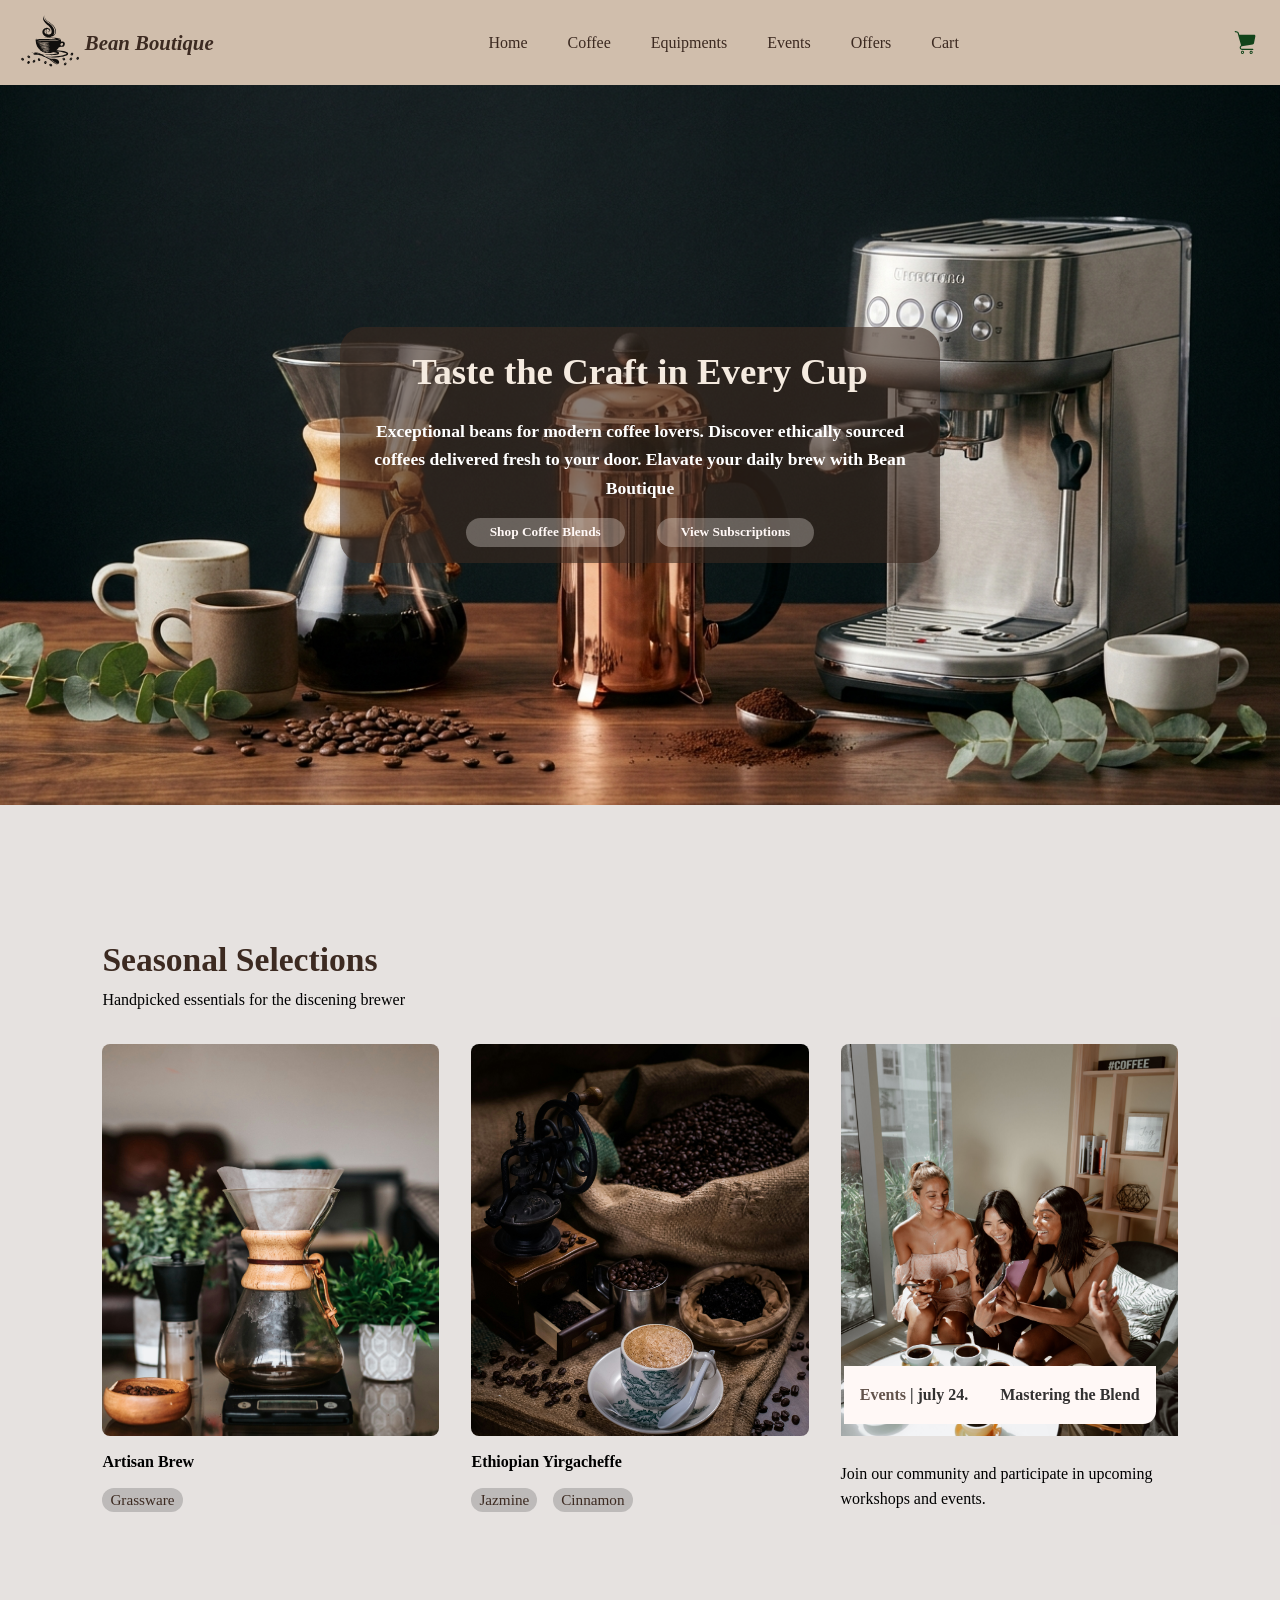
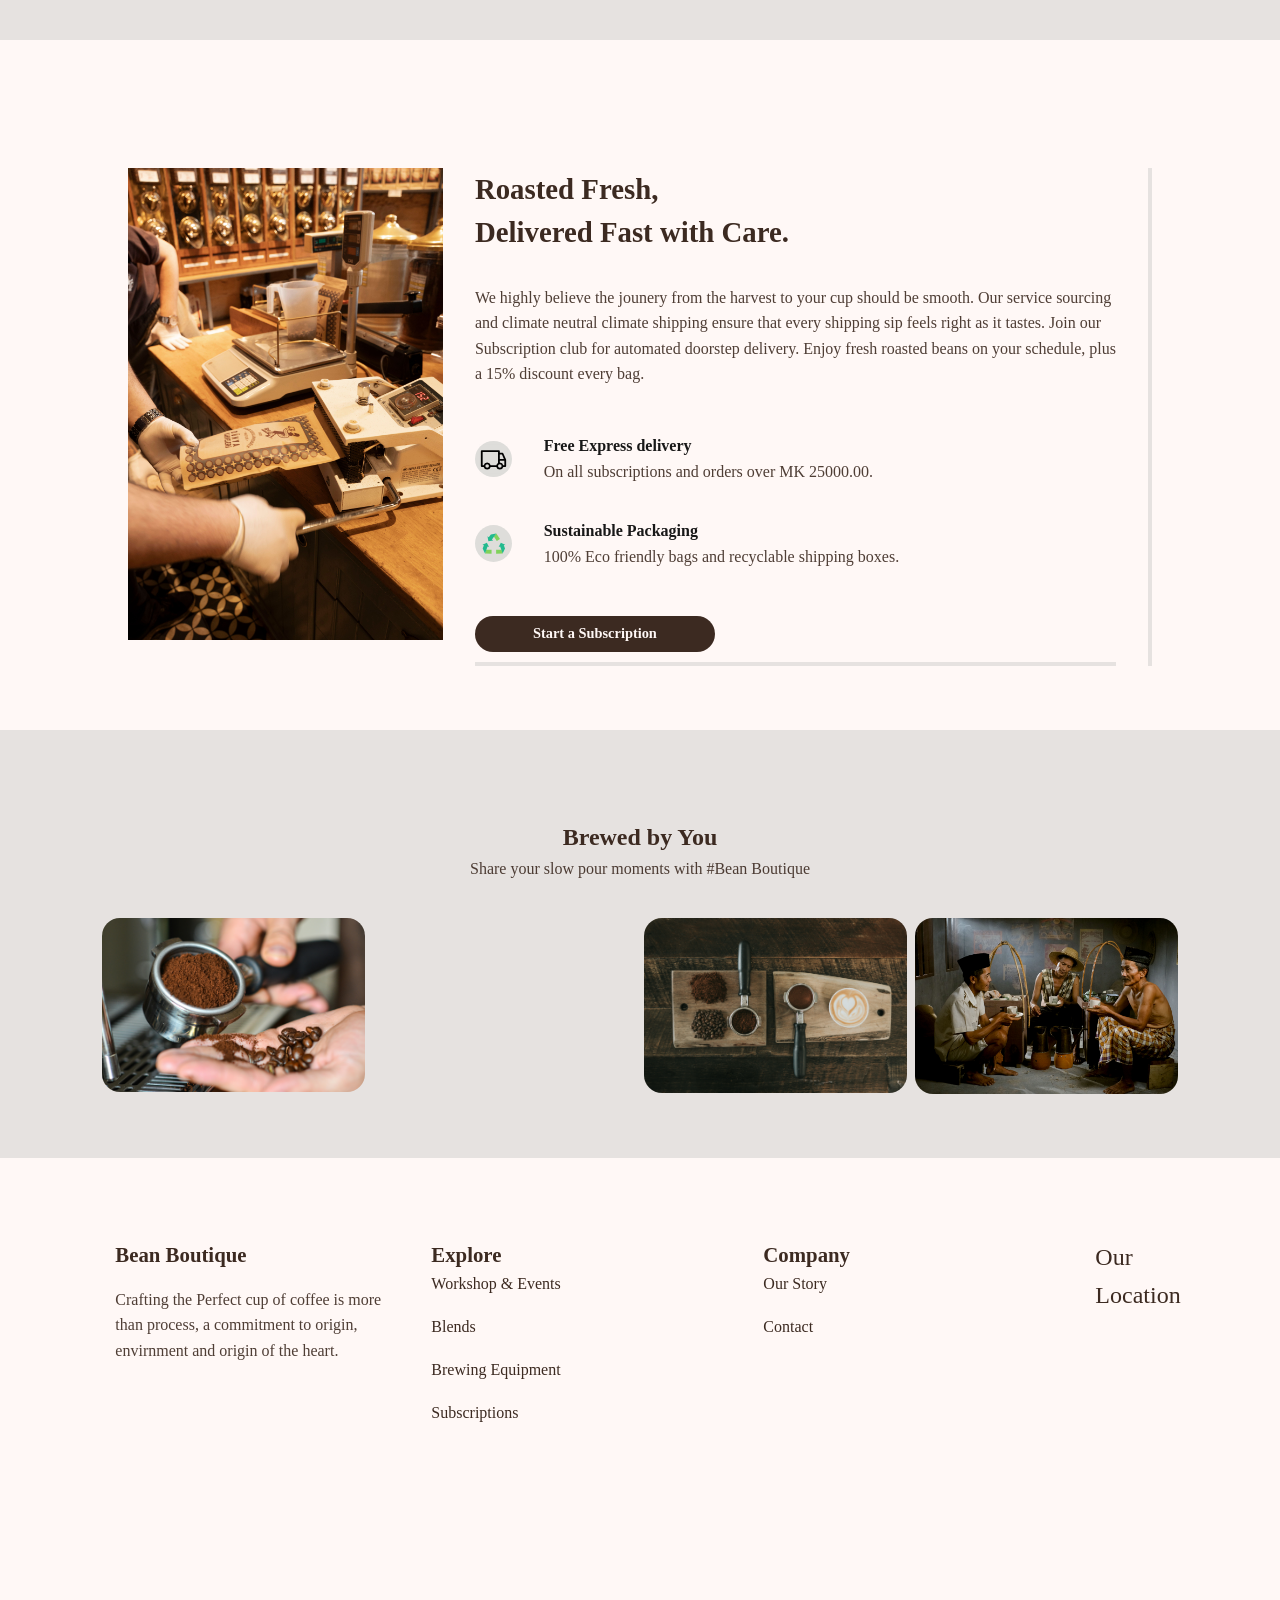
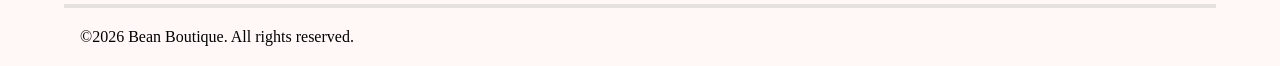
==== commit 2d0b3c73: "add close btn" ====
--- a/index.html
+++ b/index.html
@@ -137,6 +137,7 @@
           <!--Poppup modal-->
         <div class="popup-modal" id="popup-modal">
             <div class="modal-content">
+                <span class="close-btn">&#215</span>
                 <img src="assets/images/ui/screen0.jpg" alt="">
                 <div class="modal-details">
                     <h6>Welcome To Bean Boutique Home of Artisanal Coffee.</h6>
--- a/css/style.css
+++ b/css/style.css
@@ -499,6 +499,87 @@
 .index-main-footer p{
     text-align: start;
     padding: 1rem;
+}
+
+
+/*popup modal*/
+.popup-modal{
+    position: fixed;
+    display: none;
+    align-items: center;
+    justify-content: center;
+    top: 0;
+    left: 0;
+    z-index: 9999;
+    width: 100%;
+    height: 100%;
+    background-color: rgba(0, 0, 0, 0.5);
+}
+.modal-content{
+    display: flex;
+    background-color: var(--standard-color);
+    width: 90%;
+    max-width: 760px;
+    gap: .5rem;
+    box-shadow: 0 4px 20px rgba(0, 0, 0, 0.3);
+    border-radius: 12px;
+}
+.modal-details{
+    display: flex;
+    flex-direction: column;
+    width: 100%;
+    max-width: 350px;
+    text-align: center;
+}
+.modal-details h6{
+    font-size: 1.3rem;
+    font-weight: 700;
+    padding:2rem 0 0;
+    opacity: .9;
+}
+.modal-content img{
+    width: 25rem;
+    height: 23rem;
+    object-fit: cover;
+}
+.modal-input{
+    display: flex;
+    flex-direction: column;
+    align-items: center;
+}
+.modal-input p{
+    font-size: .9rem;  
+    padding: 1.5rem;  
+    font-weight: 600;
+    opacity: .8;
+}
+.modal-input input{
+    width: 100%;
+    max-width: 14rem;
+    padding: .2rem .9vw;
+    border: 1px solid var(--primary-color);
+    border-radius: 12px;
+    margin-bottom: 1rem;
+    outline: none;
+}
+.modal-input button{
+    transition: background-color .4s ease;
+    border-radius: 12px;
+}
+.modal-input button:hover{
+    background-color: var(--button-hover);
+}
+.close-btn{
+    position: absolute;
+    top:130px;
+    font-size: 1.7rem;
+    font-weight: bold;
+    right: 290px;
+    color: #faf9f9;
+    cursor: pointer;
+}
+.close-btn:hover{
+    color: var(--button-hover);
 }
 
 /*mobile responsiveness*/
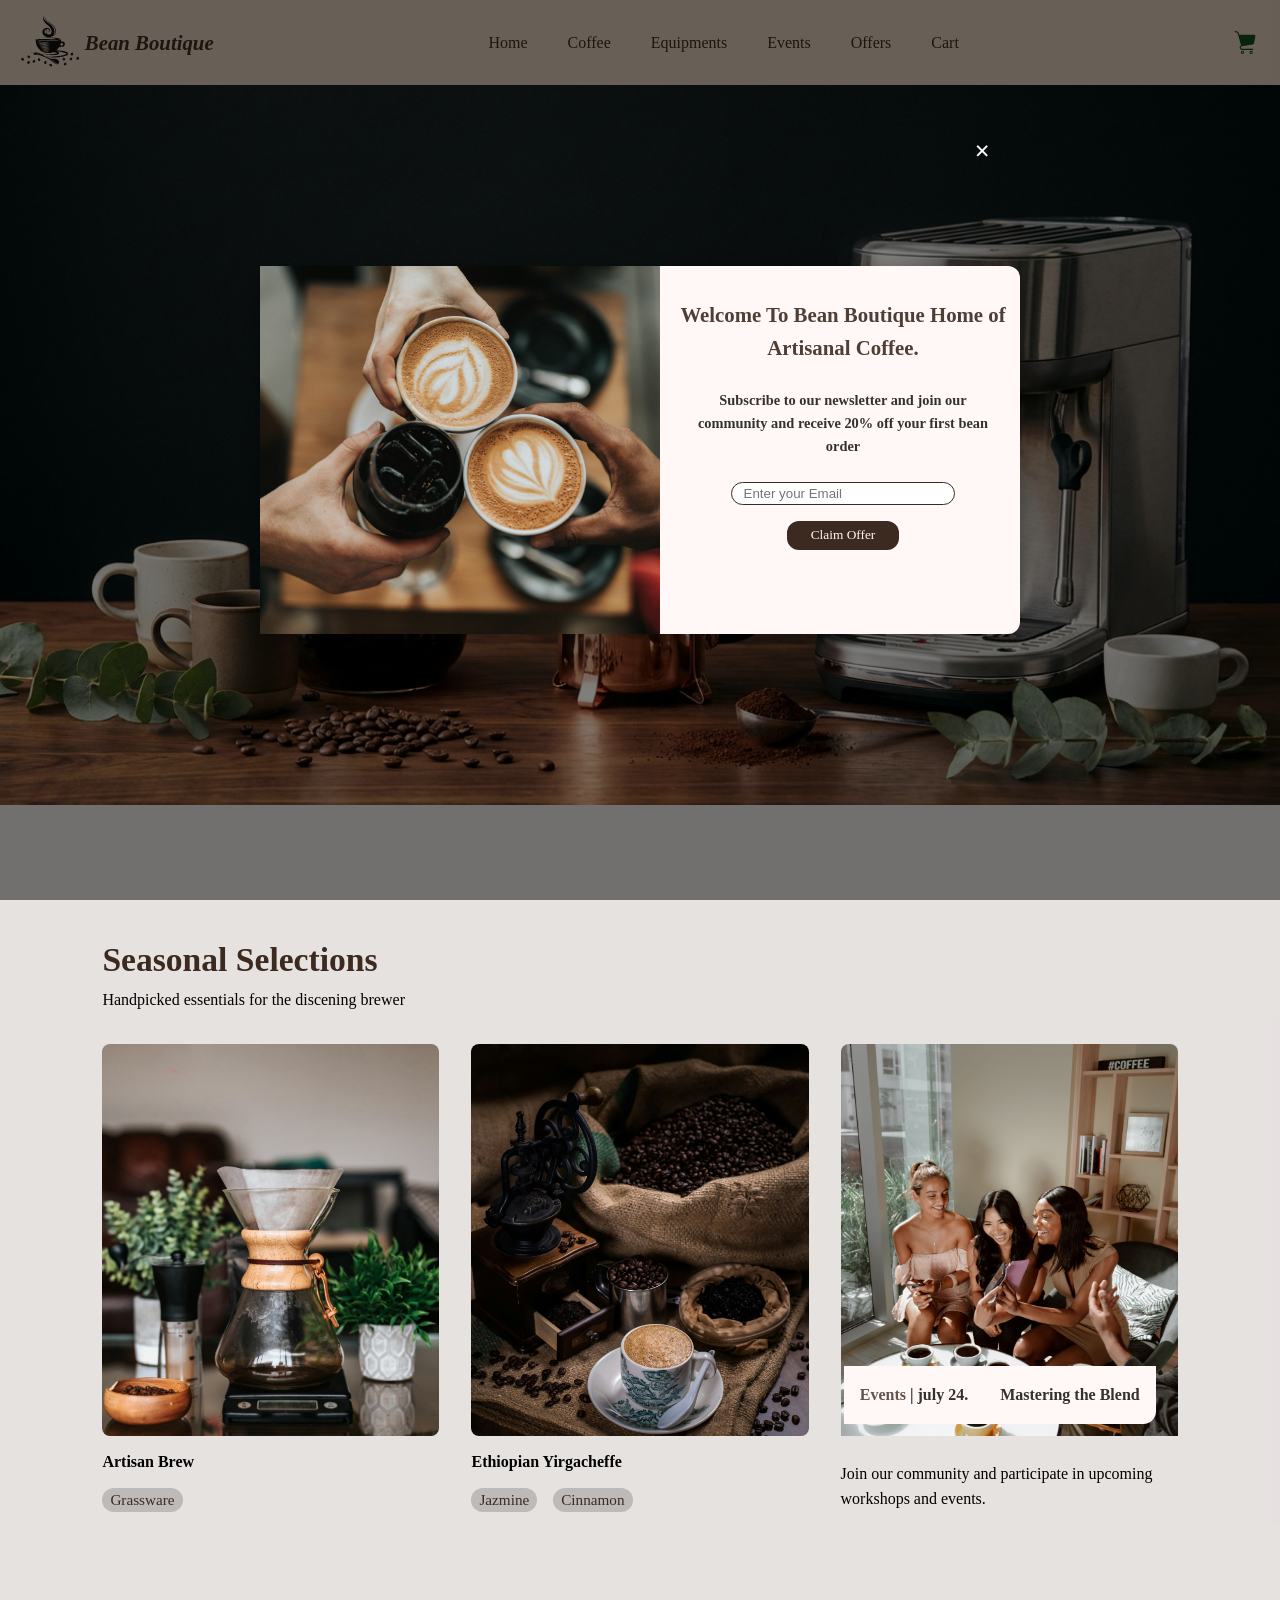
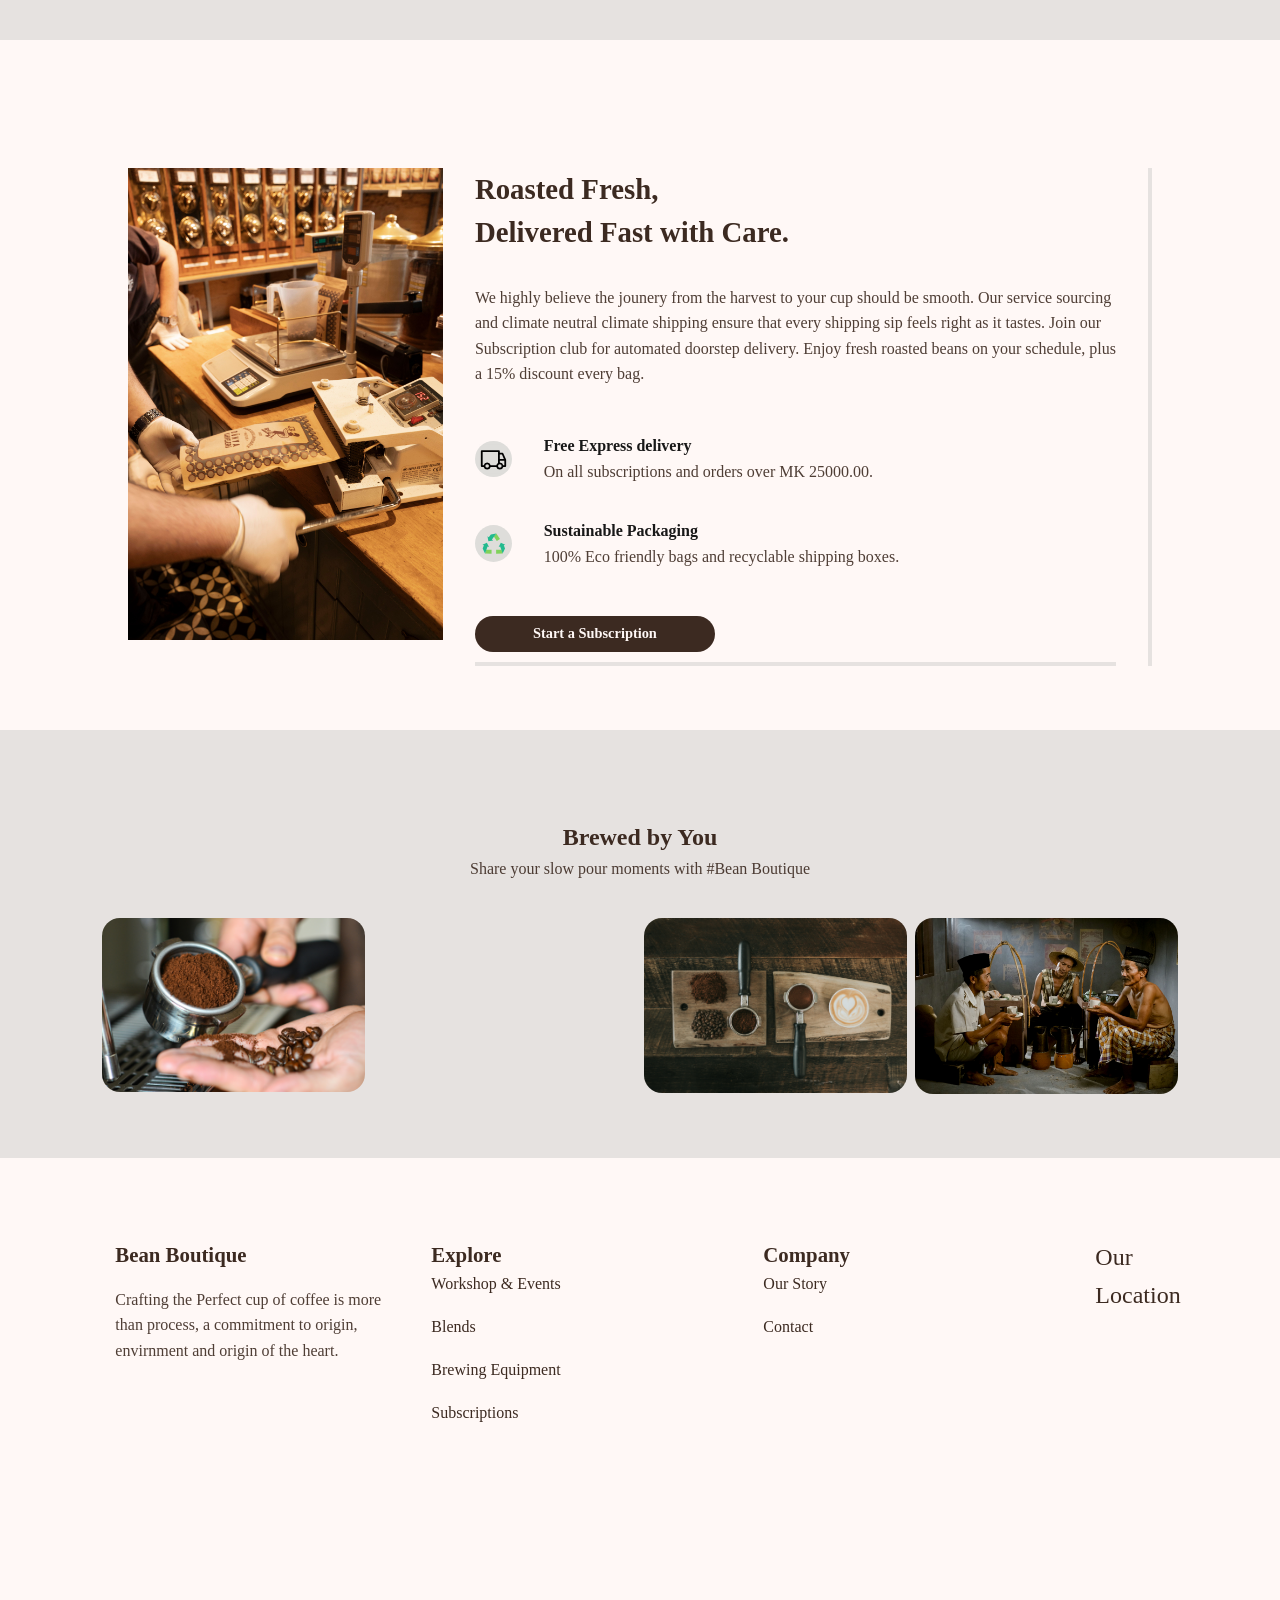
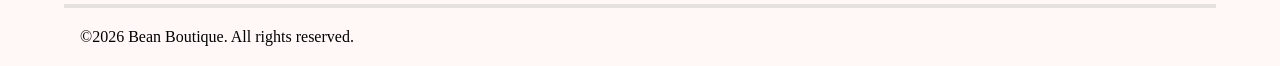
==== commit 007f0358: "fix javascript popup modal responsiveness" ====
--- a/index.html
+++ b/index.html
@@ -135,9 +135,9 @@
         </section>
 
           <!--Poppup modal-->
-        <div class="popup-modal" id="popup-modal">
+        <div class="popup-modal" id="getModal">
             <div class="modal-content">
-                <span class="close-btn">&#215</span>
+                <span class="close-modal">&#215</span>
                 <img src="assets/images/ui/screen0.jpg" alt="">
                 <div class="modal-details">
                     <h6>Welcome To Bean Boutique Home of Artisanal Coffee.</h6>
@@ -210,6 +210,7 @@
         <hr class="separator">
         <p>&copy;2026 Bean Boutique. All rights reserved.</p>
     </footer>
+
     <script src="js/main.js"></script>
 </body>
 </html>
--- a/css/style.css
+++ b/css/style.css
@@ -569,7 +569,7 @@
 .modal-input button:hover{
     background-color: var(--button-hover);
 }
-.close-btn{
+.close-modal{
     position: absolute;
     top:130px;
     font-size: 1.7rem;
@@ -578,7 +578,7 @@
     color: #faf9f9;
     cursor: pointer;
 }
-.close-btn:hover{
+.close-modal:hover{
     color: var(--button-hover);
 }
 
@@ -2228,7 +2228,6 @@
     text-align: center;
     font-weight: 700;
     font-size: 1.5rem;
-    padding-bottom: 1.7rem 0 0;
 }
 .sidebar-row{
     display: flex;
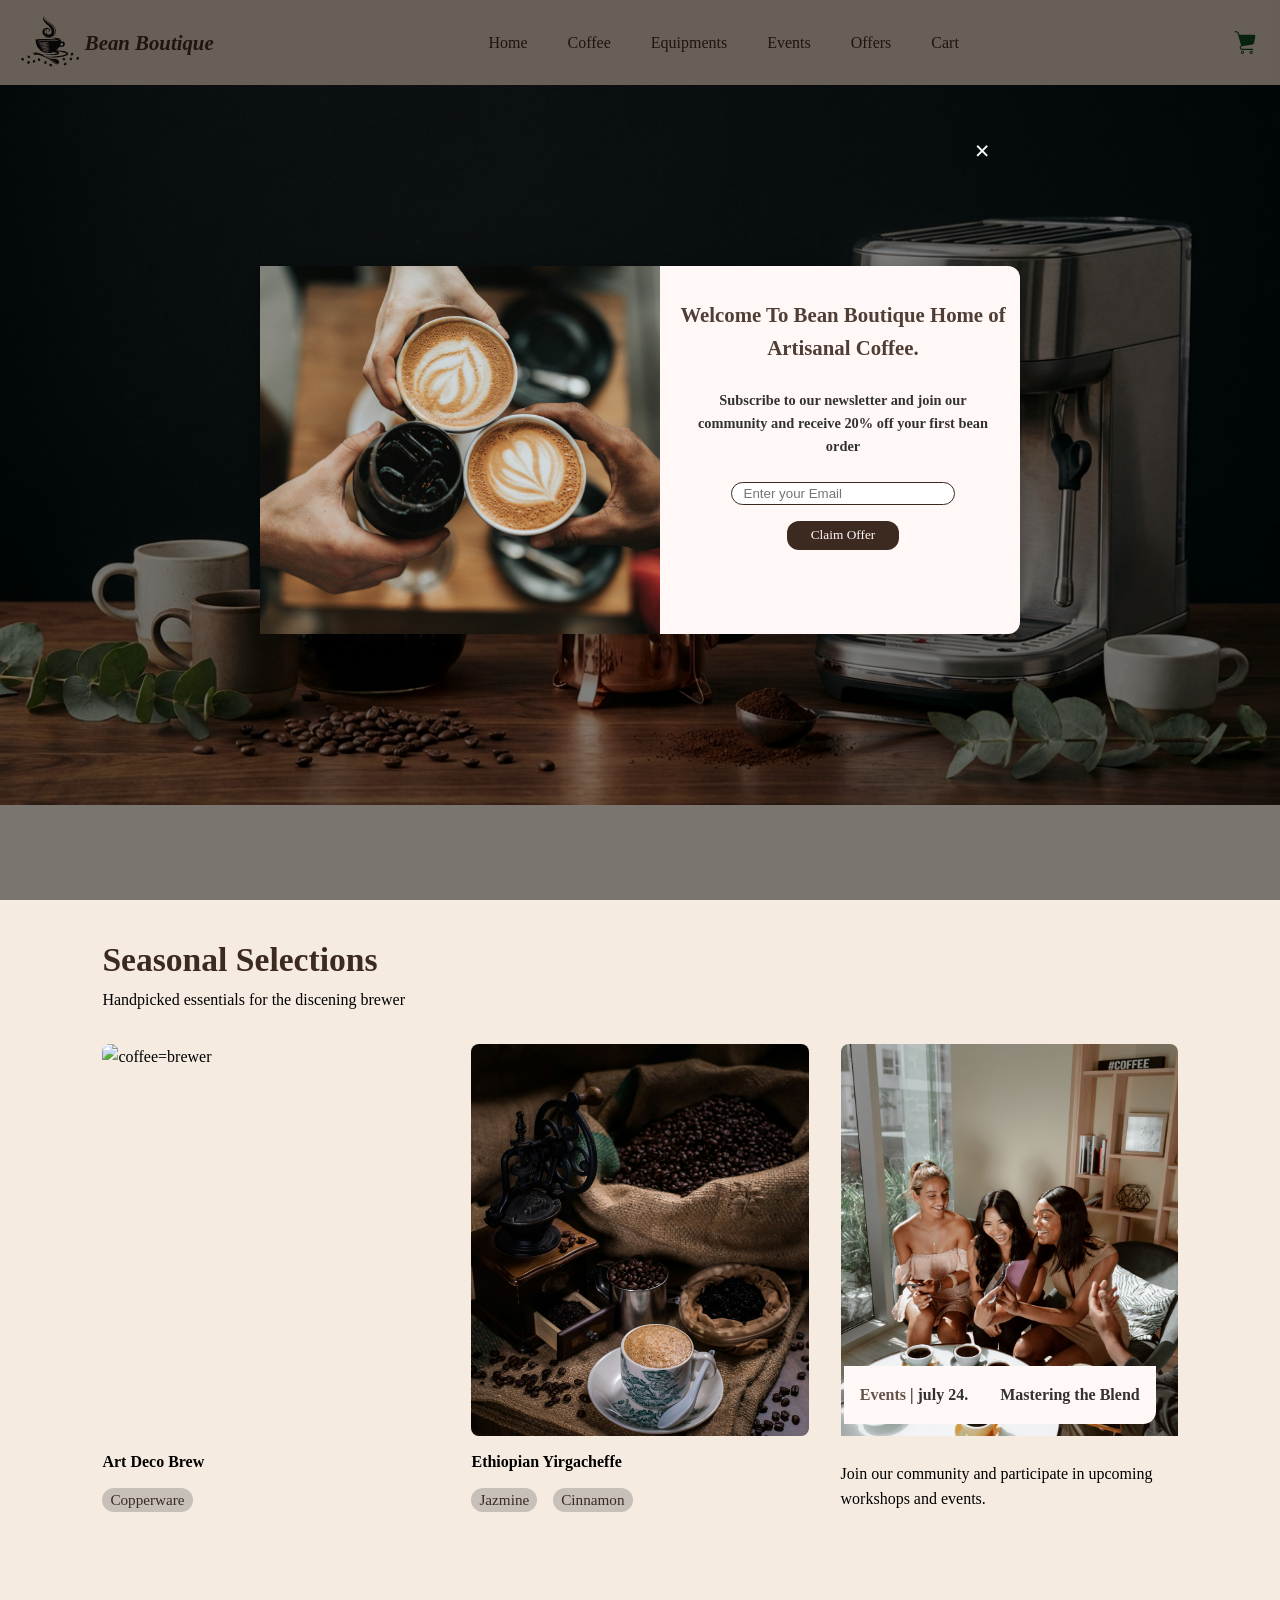
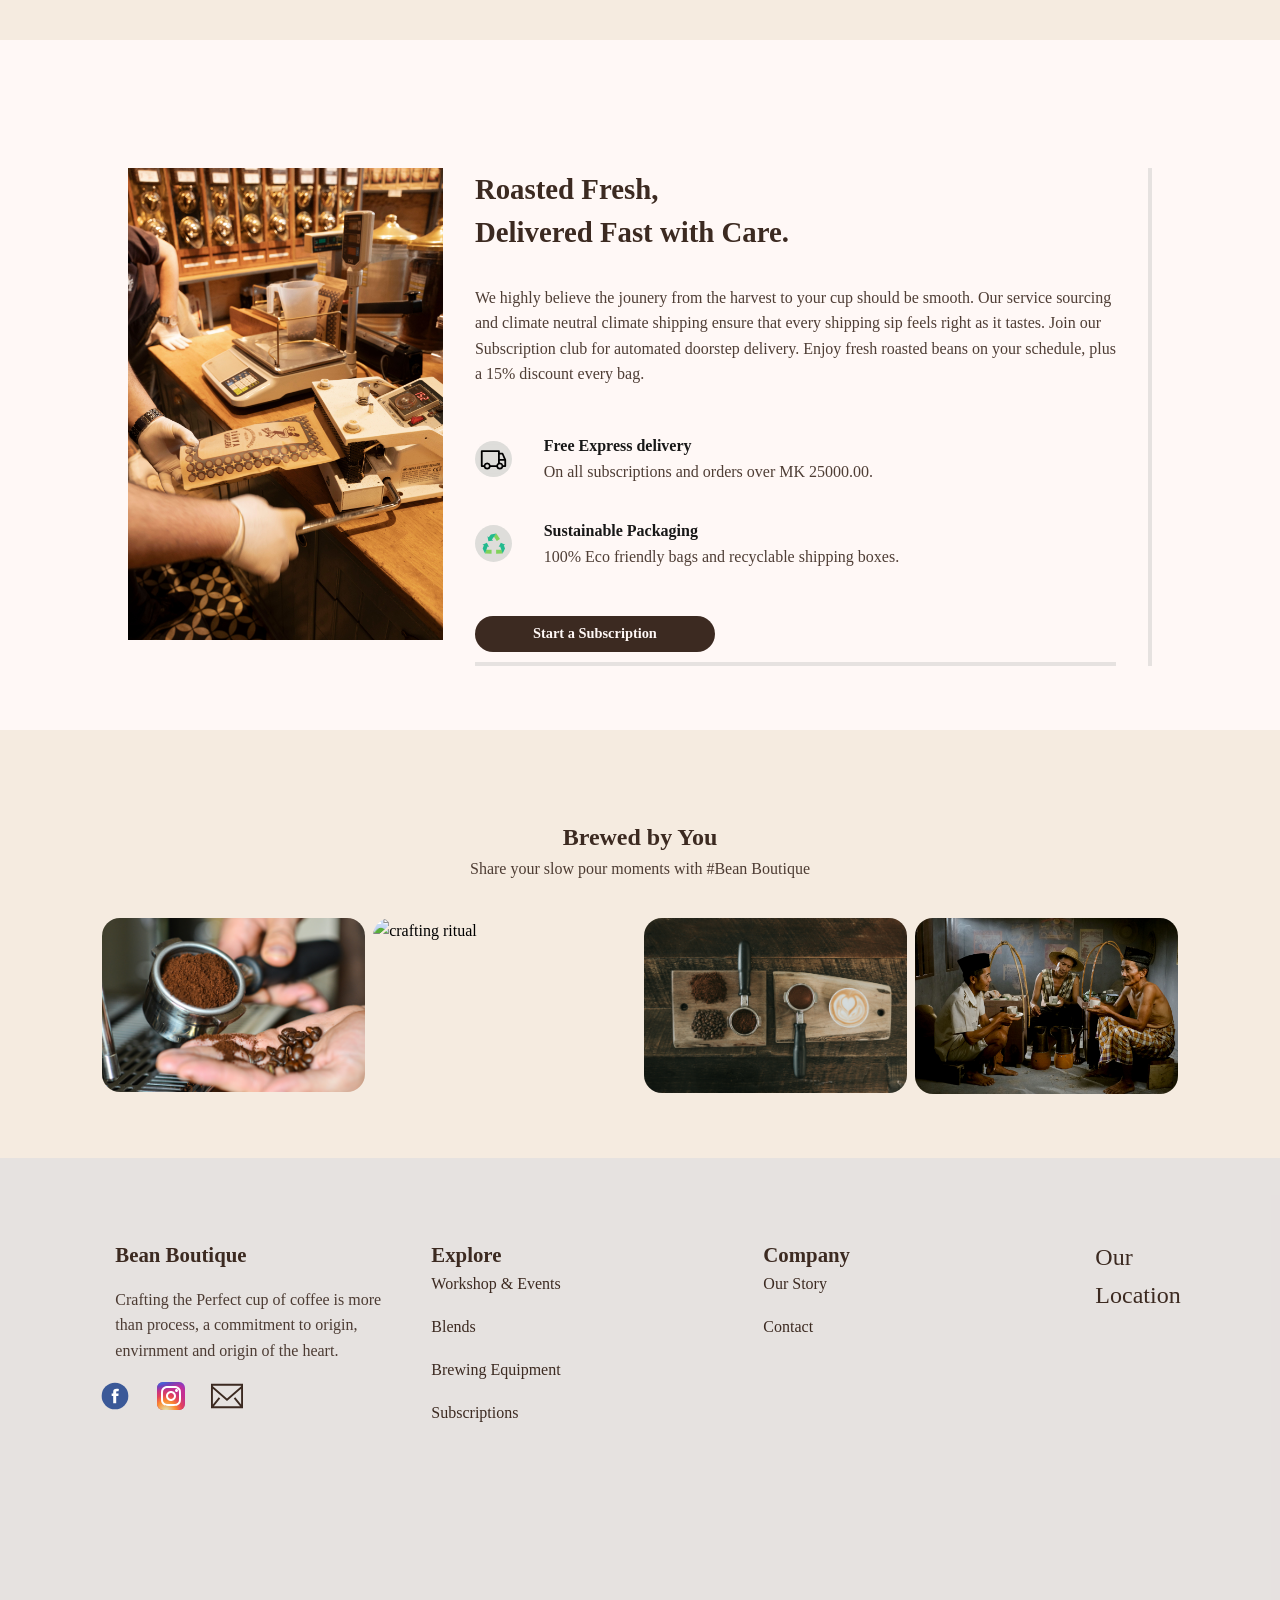
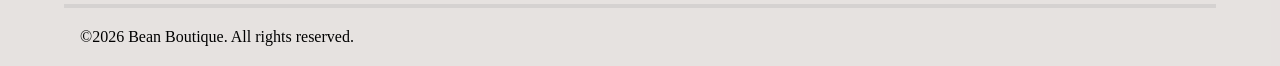
==== commit 5d802c86: "update homepage" ====
--- a/index.html
+++ b/index.html
@@ -65,11 +65,11 @@
             <div class="seasonal-card-wrapper">
                 <article class="seasonal-card">
                     <div class="seasonal-card-img">
-                        <img src="assets/images/equipement/kettle2.jpg" alt="grassware">
-                    </div>
-                     <span>Artisan Brew</span>
+                        <img src="assets/images/equipement/black-tea-table.jpg" alt="coffee=brewer">
+                    </div>
+                     <span>Art Deco  Brew</span>
                     <div class="seasonal-content">
-                        <strong>Grassware</strong>
+                        <strong>Copperware</strong>
                     </div>
                 </article>
                 <article class="seasonal-card">
@@ -84,7 +84,7 @@
                 </article>
                 <article class="seasonal-card">
                     <div class="seasonal-card-img">
-                        <img src="assets/images/events/pexels-rdne-4920883.jpg" alt="">
+                        <img src="assets/images/events/pexels-rdne-4920883.jpg" alt="community events">
                         <div class="blend-container">
                             <span><strong>Events</strong> | july 24.</span>
                             <span>Mastering the Blend</span>
@@ -121,7 +121,7 @@
                         </div>
                     </div>
                     <div class="sub-offers">
-                        <img src="assets/icons/recycle-5-svgrepo-com(3).svg" alt="">
+                        <img src="assets/icons/recycle-5-svgrepo-com(3).svg" alt="recycle-icon">
                         <div class="delivery-text">
                             <span>Sustainable Packaging</span>
                             <p>100% Eco friendly bags and recyclable shipping boxes.</p>
@@ -158,10 +158,10 @@
                 <p>Share your slow pour moments with #Bean Boutique</p>
             </div>
             <div class="index-footer-imgs">
-                <img src="assets/images/ui/screen5.jpg" alt="">
-                <img src="assets/images/ui/screen4.jpg" alt="">
-                <img src="assets/images/ui/screen8.jpg" alt="">
-                <img src="assets/images/ui/community.jpg" alt="">
+                <img src="assets/images/ui/screen5.jpg" alt="coffee beans">
+                <img src="assets/images/ui/screen4.jpg" alt="crafting ritual">
+                <img src="assets/images/ui/screen8.jpg" alt="coffee cup">
+                <img src="assets/images/ui/community.jpg" alt="community">
             </div>
         </section>
 
@@ -176,18 +176,24 @@
                     a commitment to origin, envirnment and origin of the heart.
                 </p>
                 <div class="footer-connect">
-                    <img src="" alt="">
-                    <img src="" alt="">
-                    <img src="" alt="">
+                    <a href="#">
+                        <img src="assets/icons/facebook-svgrepo-com.svg" alt="our facebook page">
+                    </a>
+                    <a href="#">
+                        <img src="assets/icons/instagram-1-svgrepo-com.svg" alt=" our instagram page">
+                    </a>
+                    <a href="#">
+                        <img src="assets/icons/email-svgrepo-com.svg" alt="our email">
+                    </a>
                 </div>
             </article>
             <article class="index-footer-content">
                 <h2>Explore</h2>
                 <div class="footer-links">
-                    <a href="">Workshop & Events</a>
-                    <a href="">Blends</a>
-                    <a href="">Brewing Equipment</a>
-                    <a href="">Subscriptions</a>
+                    <a href="events.html">Workshop & Events</a>
+                    <a href="coffee.html">Blends</a>
+                    <a href="equipment.html">Brewing Equipment</a>
+                    <a href="subscriptions.html">Subscriptions</a>
                 </div>
             </article>
             <article class="index-footer-content">
--- a/css/style.css
+++ b/css/style.css
@@ -232,7 +232,7 @@
 
 /*seasonal selection*/
 .seasonal-section{
-    background-color: var(--tertiary-color);
+    background-color: var(--seconadry-color);
     padding: 8rem 8vw;
     display: flex;
     flex-direction: column;
@@ -393,7 +393,7 @@
 
 /*index footer*/
 .index-footer-section{
-    background-color: var(--tertiary-color);
+    background-color: var(--seconadry-color);
     padding: 5.5rem 8vw 4rem;
     display: flex;
     flex-direction: column;
@@ -433,7 +433,6 @@
 
 /*Main footer section*/
 .footer-wrapper{
-    background-color: var(--standard-color);
     padding: 0 8vw 2rem;
     display: grid;
     grid-template-columns: repeat(4, 1fr);
@@ -491,6 +490,7 @@
     border: 0;
 }
 .index-main-footer{
+    background-color: var(--tertiary-color);
     display: flex;
     flex-direction: column;
     justify-content: center;
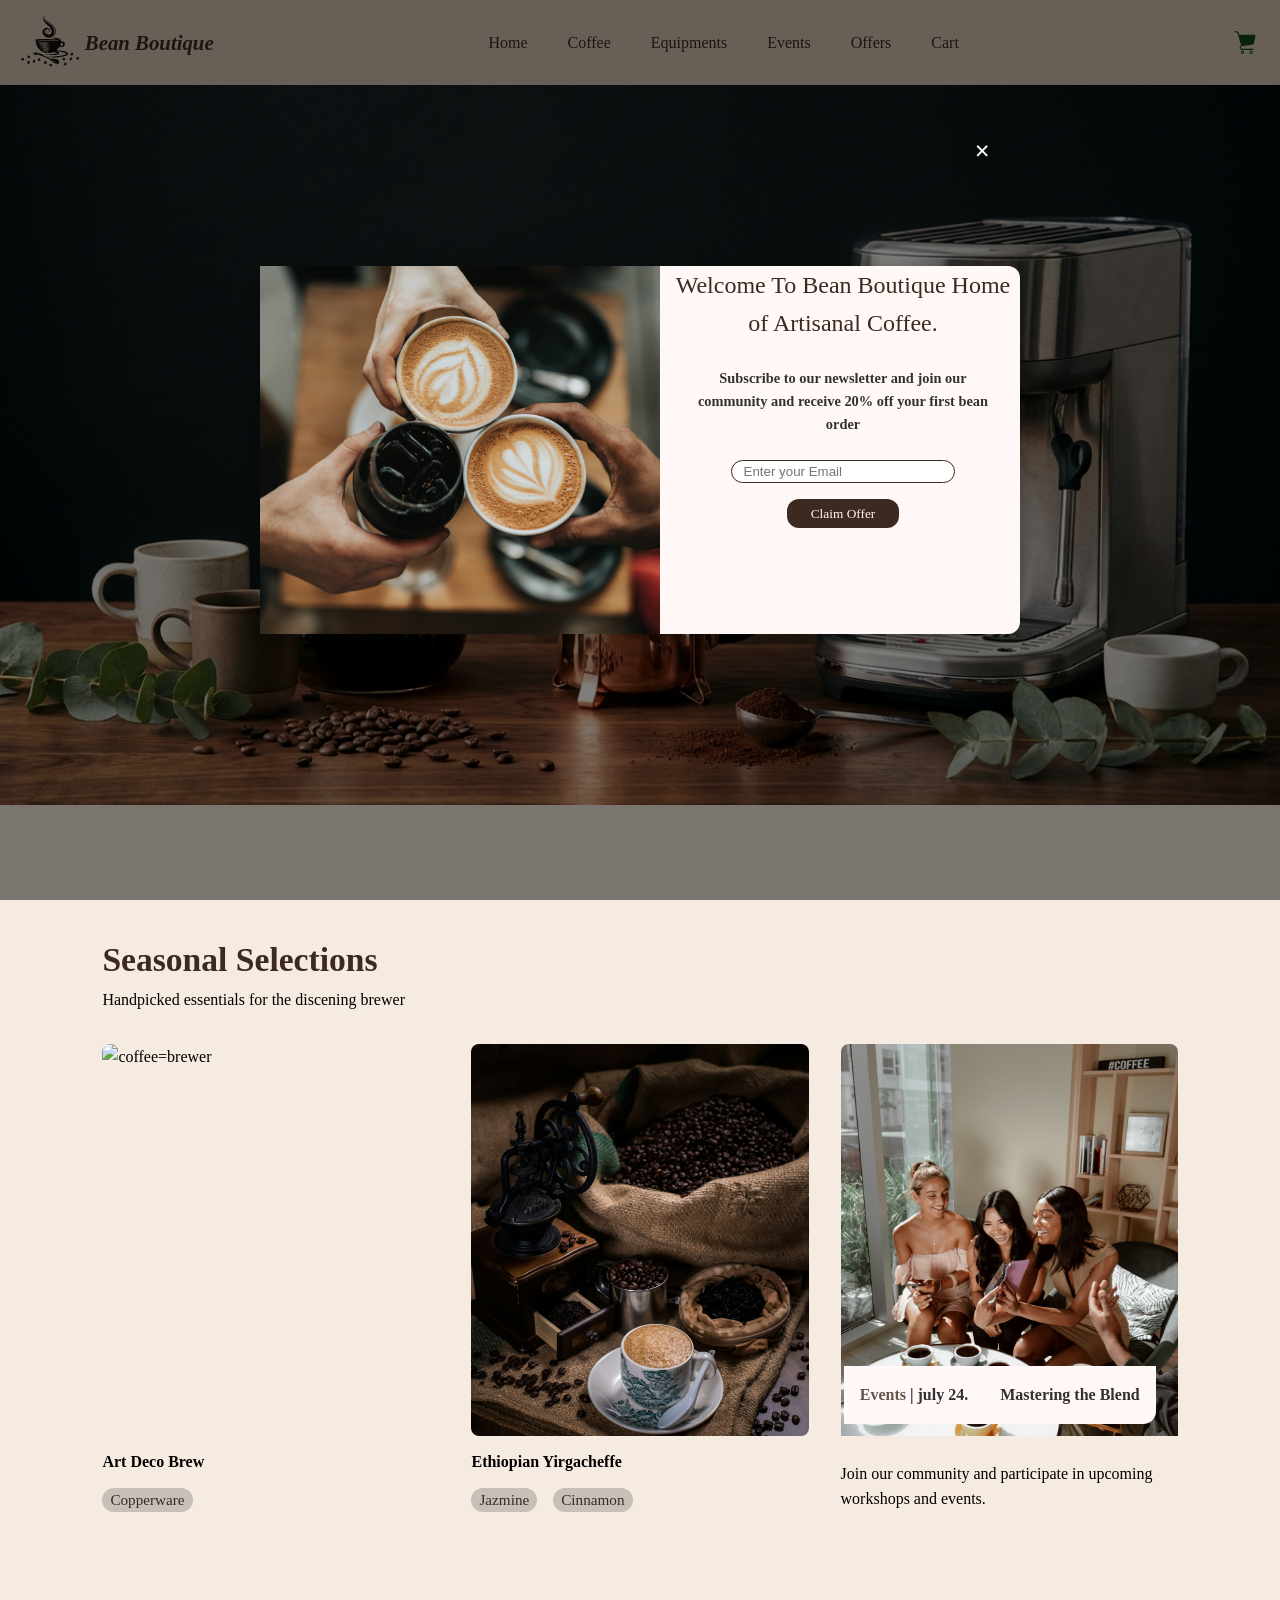
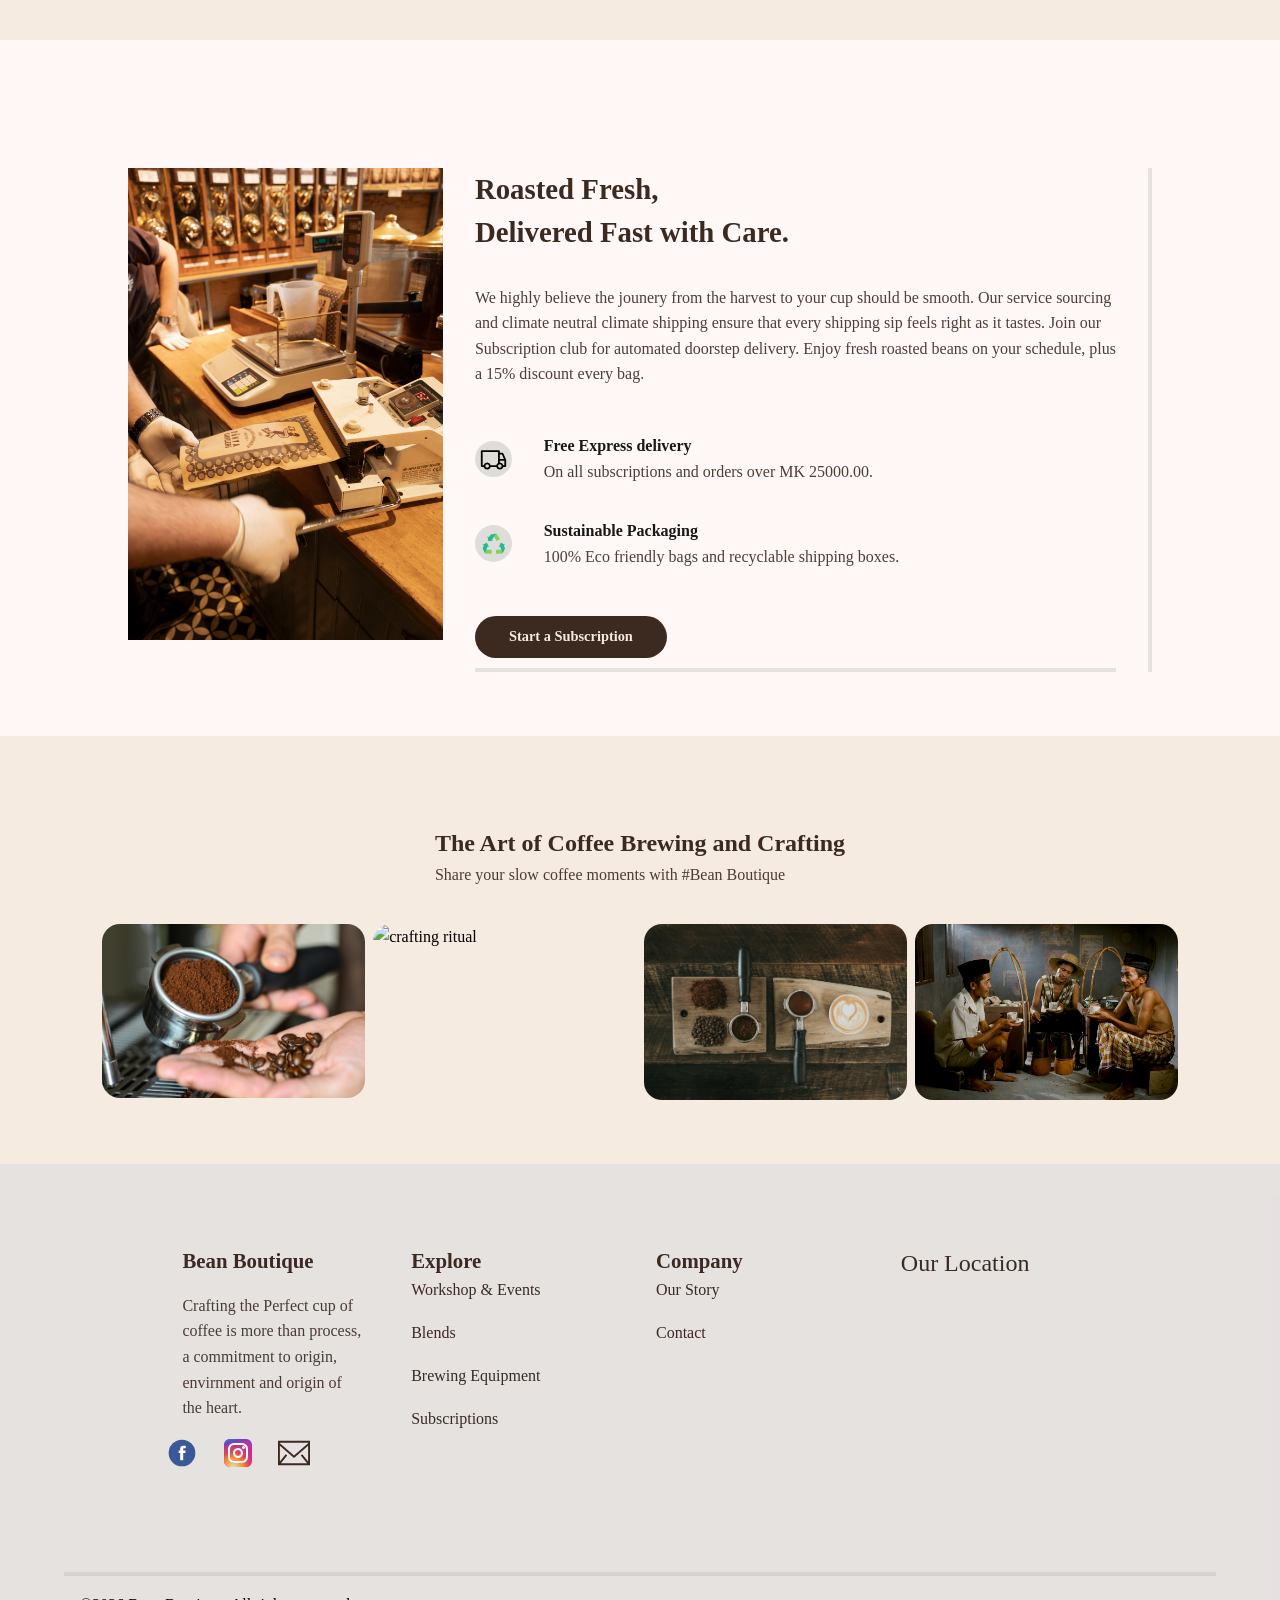
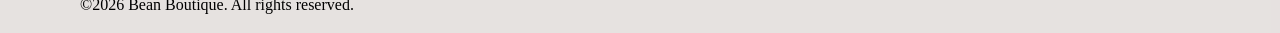
==== commit 2a099230: "modfied files" ====
--- a/index.html
+++ b/index.html
@@ -50,8 +50,8 @@
                         to your door. Elavate your daily brew with Bean Boutique
                     </p>
                     <div class="hero-btn">
-                        <button><a href="equipment.html">Shop Coffee Blends</a></button>
-                        <button><a href="events.html">View Subscriptions</a></button>
+                        <a href="equipment.html">Shop Coffee Blends</a>
+                        <a href="events.html">View Subscriptions</a>
                     </div>
                 </div>
         </section>
@@ -62,8 +62,10 @@
                 <h1>Seasonal Selections</h1>
                 <span>Handpicked essentials for the discening brewer</span>
             </div>
+
+            <!--seasonal cards-->
             <div class="seasonal-card-wrapper">
-                <article class="seasonal-card">
+                <div class="seasonal-card">
                     <div class="seasonal-card-img">
                         <img src="assets/images/equipement/black-tea-table.jpg" alt="coffee=brewer">
                     </div>
@@ -71,8 +73,8 @@
                     <div class="seasonal-content">
                         <strong>Copperware</strong>
                     </div>
-                </article>
-                <article class="seasonal-card">
+                </div>
+                <div class="seasonal-card">
                     <div class="seasonal-card-img">
                          <img src="assets/images/beans/ethiopia.jpg" alt="ethiopia-yirgacheff">
                     </div>
@@ -81,8 +83,8 @@
                         <strong>Jazmine</strong>
                         <strong>Cinnamon</strong>
                     </div>
-                </article>
-                <article class="seasonal-card">
+                </div>
+                <div class="seasonal-card">
                     <div class="seasonal-card-img">
                         <img src="assets/images/events/pexels-rdne-4920883.jpg" alt="community events">
                         <div class="blend-container">
@@ -95,7 +97,7 @@
                             Join our community and participate in upcoming workshops and events.
                         </p>
                     </div>
-                </article>
+                </div>
             </div>
         </section>
 
@@ -128,7 +130,7 @@
                         </div>
                     </div>
                 </div>
-                <button><a href="subscriptions.html">Start a Subscription</a></button>
+                <a href="subscriptions.html">Start a Subscription</a>
                 <hr class="separator">
             </div>
             <hr class="separator">
@@ -137,13 +139,13 @@
           <!--Poppup modal-->
         <div class="popup-modal" id="getModal">
             <div class="modal-content">
-                <span class="close-modal">&#215</span>
+                <span class="close-modal">&#215;</span>
                 <img src="assets/images/ui/screen0.jpg" alt="">
                 <div class="modal-details">
-                    <h6>Welcome To Bean Boutique Home of Artisanal Coffee.</h6>
+                    <h2>Welcome To Bean Boutique Home of Artisanal Coffee.</h2>
                     <div class="modal-input">
                         <p>Subscribe to our newsletter and join our community and receive 20% off your first bean order</p>
-                        <input type="email" placeholder="Enter your Email">
+                        <input type="email" placeholder="Enter your Email" required>
                         <button>Claim Offer</button>
                     </div>
                 </div>
@@ -154,8 +156,8 @@
         <!--footer-section-->
         <section class="index-footer-section">
             <div class="index-footer">
-                <h1>Brewed by You</h1>
-                <p>Share your slow pour moments with #Bean Boutique</p>
+                <h1>The Art of Coffee Brewing and Crafting</h1>
+                <p>Share your slow coffee moments with #Bean Boutique</p>
             </div>
             <div class="index-footer-imgs">
                 <img src="assets/images/ui/screen5.jpg" alt="coffee beans">
@@ -206,10 +208,11 @@
             <div class="map-div">
                 <h2>Our Location</h2>
                     <iframe class="map"
-                        src="https://www.google.com/maps/embed?pb=!1m18!1m12!1m3!1d6842.8212314761695!2d35.30079037048555!3d-15.36519456816962!2m3!1f0!2f0!3f0!3m2!1i1024!2i768!4f13.1!3m3!1m2!1s0x18d91bfdbb20034b%3A0xdea1148595cf9f44!2sSunbird%20Ku%20Chawe%20Swimming%20pool!5e1!3m2!1sen!2smw!4v1783719761271!5m2!1sen!2smw" width="600" height="450" style="border:0;" allowfullscreen="" loading="lazy" referrerpolicy="strict-origin-when-cross-origin"
-                        allowfullscreen=""
+                        src="https://www.google.com/maps/embed?pb=!1m18!1m12!1m3!1d3421.4210567923906!2d35.301824174626844!3d-15.364558262516963!2m3!1f0!2f0!3f0!3m2!1i1024!2i768!4f13.1!3m3!1m2!1s0x18d91c807d8400f5%3A0xadbf93c98755b149!2sSunbird%20Ku%20Chawe!5e1!3m2!1sen!2smw!4v1784652438575!5m2!1sen!2smw"
+                        width="600" height="450" 
+                        style="border:0;" allowfullscreen="" 
                         loading="lazy"
-                        referrerpolicy="no-referrer-when-downgrade">
+                        referrerpolicy="strict-origin-when-cross-origin">
                     </iframe>
             </div>
         </div>
--- a/css/style.css
+++ b/css/style.css
@@ -31,6 +31,8 @@
     flex-direction: column;
     min-height: 100vh;
     overflow-x: hidden;
+    width: 100%;
+    max-width: 100%;
 }
 
 button{
@@ -191,7 +193,7 @@
     text-align: center;
     z-index: 2;
     color: #ffffff;
-    background-color:#3c2a219a ;
+    background-color:#615d5bc3 ;
     max-width: 600px;
     padding: 1rem;
     border-radius: 1.5rem;
@@ -217,16 +219,17 @@
     justify-content: center;
     gap: 2rem;
 }
-.hero-btn button{
+.hero-btn a{
     border-radius: 20px;
-    cursor: pointer;
     transition: background-color .4s ease;
     margin-top: 1rem;
     font-weight: 600;
-    background-color:  #fff9f04b;;
-}
-.hero-btn button:hover{
+    background-color:  #fff9f04b;
+    padding: .1rem 1rem; 
+}
+.hero-btn a:hover{
     background-color: var(--button-hover);
+    color: var(--seconadry-color);
 }
 
 
@@ -378,8 +381,12 @@
     font-family: "Poppins",serif;
     opacity: .9;
 }
-.brand-section button{
-    width: 15rem;
+.brand-container a{
+    background-color: var(--primary-color);
+    width: 100%;
+    max-width: 12rem;
+    text-align: center;
+    color: var(--seconadry-color);
     padding: .6rem;
     font-size: .9rem;
     font-weight: 600;
@@ -387,7 +394,7 @@
     cursor: pointer;
     border-radius: 18rem;
 }
-.brand-section button:hover{
+.brand-section a:hover{
     background-color: var(--button-hover);
 }
 
@@ -444,7 +451,8 @@
     display: flex;
     flex-direction: column;
     align-items: flex-start;
-    width: 300px;
+    width: 100%;
+    max-width: 400px;
 }
 .index-footer-content h2{
     font-family: var(--font-heading);
@@ -597,6 +605,7 @@
         cursor: pointer;
         user-select: none;
         display: block;
+        
     }
     .logo img{
         width: 2rem;
@@ -641,7 +650,8 @@
     }
     .hero-content{
         width: 95%;
-        padding: 2rem 1.5rem;
+        height: 382px;
+        padding: .2rem 1.5rem;
     }
     .hero-content h1{
         font-size: 1.5rem;
@@ -709,7 +719,6 @@
     .index-footer-imgs{
         grid-template-columns: repeat(2, 1fr);
     }
-
     .footer-wrapper{
         grid-template-columns: 1fr;
         margin-top: 3rem;
@@ -728,6 +737,28 @@
     }
     .map{
         height: 200px;
+    }
+    .modal-content{
+        flex-direction: column;
+        width: 300px;
+    }
+    .modal-content img{
+        width: 100%;
+        height: 150px;
+    }
+    .modal-details{
+        padding: 18px 14px;
+        width: 100%;
+    }
+    .modal-details h2{
+        font-size: 1.29rem;
+    }
+    .close-modal{
+        display: flex;
+        align-items: center;
+        justify-content: center;
+        width: 26px;
+        height: 26px;
     }
 
 }
@@ -1551,25 +1582,25 @@
 .coffee-container{
     display: flex;
     justify-content: center;
+    align-items: center;
     gap: 2.8rem;
+    padding: 1rem;
 }
 .coffee-card{
+    margin: 0 auto;
     display: flex;
     flex-direction: column;
     overflow: hidden;
     width: 100%;
-    height: 100%;
+    max-width: 320px;
     border-radius: 12px;
     background-color: var(--seconadry-color);
     border: 1px solid var(--primary-color);
-    flex-wrap: wrap;
 } 
 .coffee-card img{
     width: 100%;
-    max-width: 25rem;
     max-height: 20rem;
     object-fit: cover;
-    object-position: center;
 }
 .coffee-price{
     display: flex;
@@ -1669,7 +1700,7 @@
 }
 
 /*mobile responsiveness*/
-@media(max-width:768px){
+@media(max-width:480px){
     .coffee-hero-section{
         padding: 5rem 5vw 2rem;
     }
@@ -1698,12 +1729,23 @@
     .coffee-container{
         flex-direction: column;
         padding: 0 2vw;
+        justify-content: center;
+        align-items: center;
         width: 100%;
-        height: 100%;
+    }
+
+    .coffee-card{
+        width: 100%;
+        max-width: 300px;
+        margin: 0 auto;
     }
     .coffee-card img{
         max-width: 100%;
-        max-height: 15rem;
+        max-height: 200px;
+        object-fit: cover;
+    }
+    .coffee-price{
+        flex-direction: column;
     }
 
 
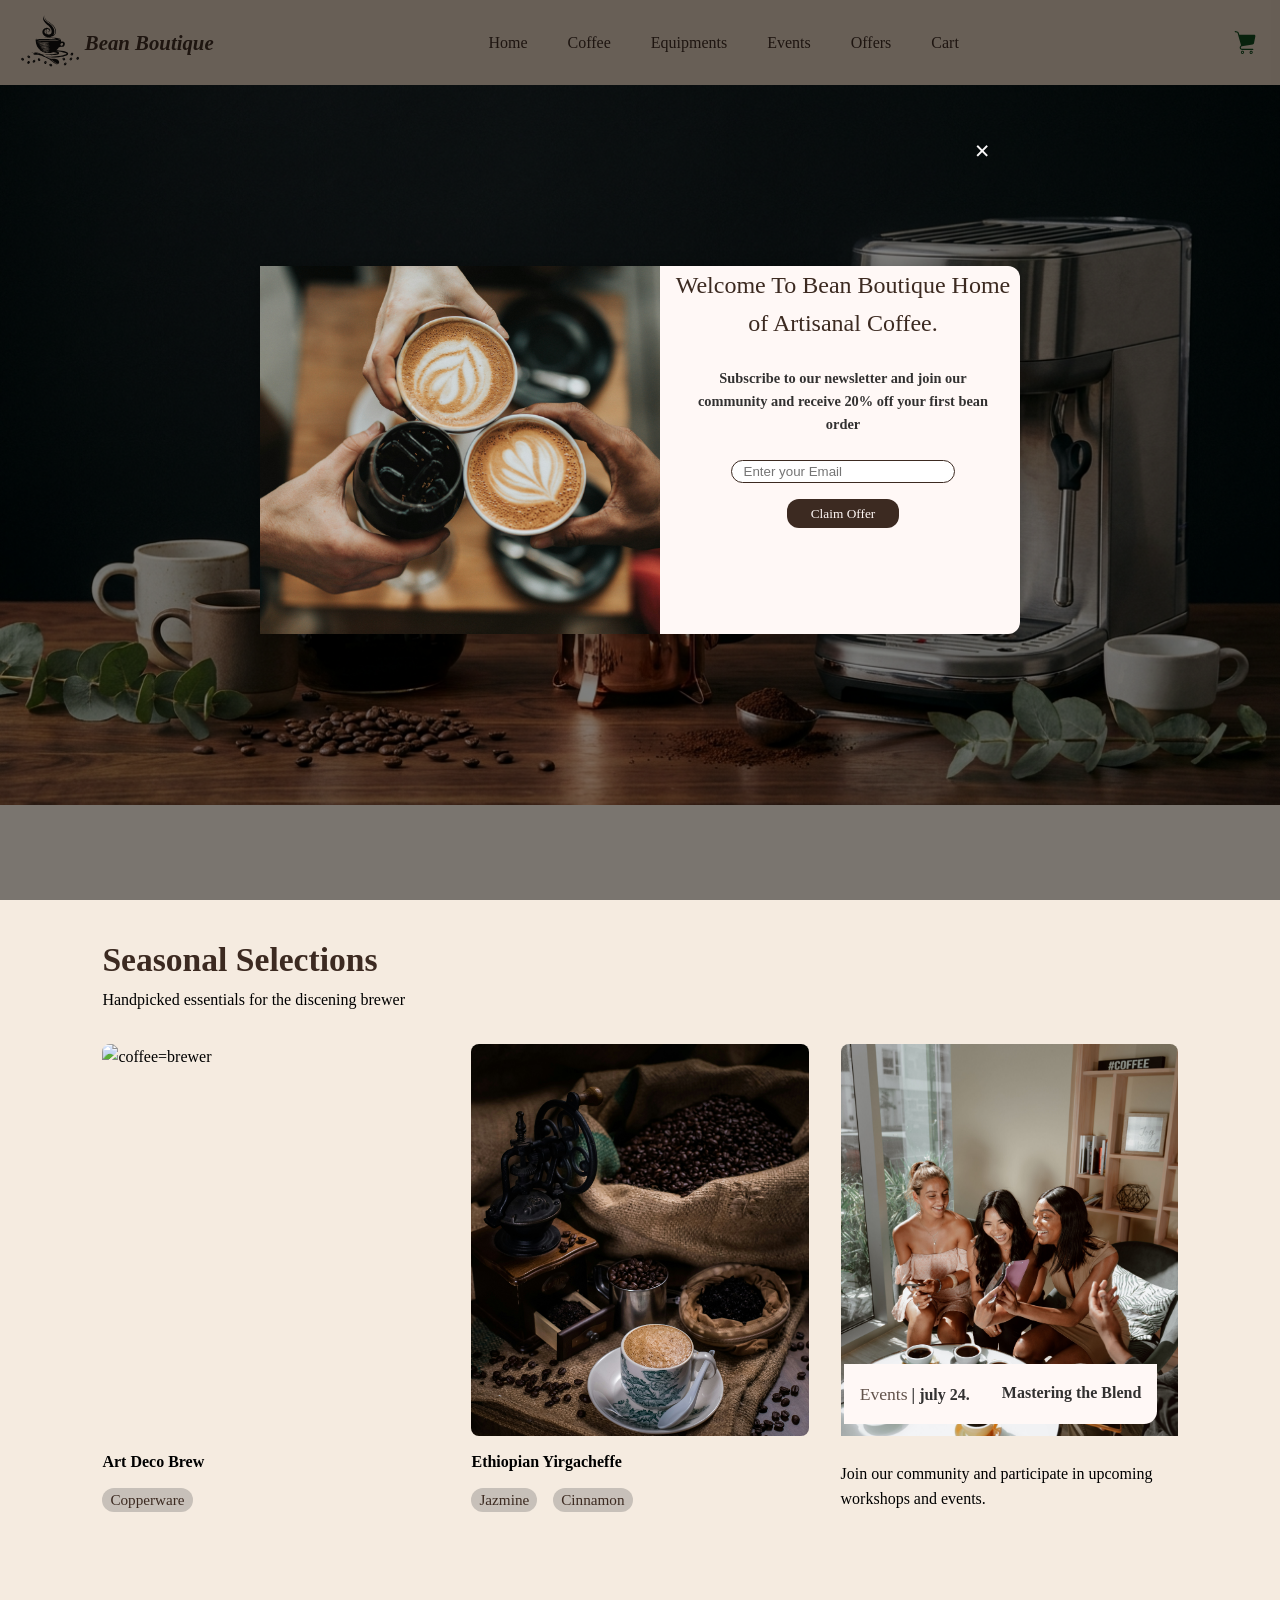
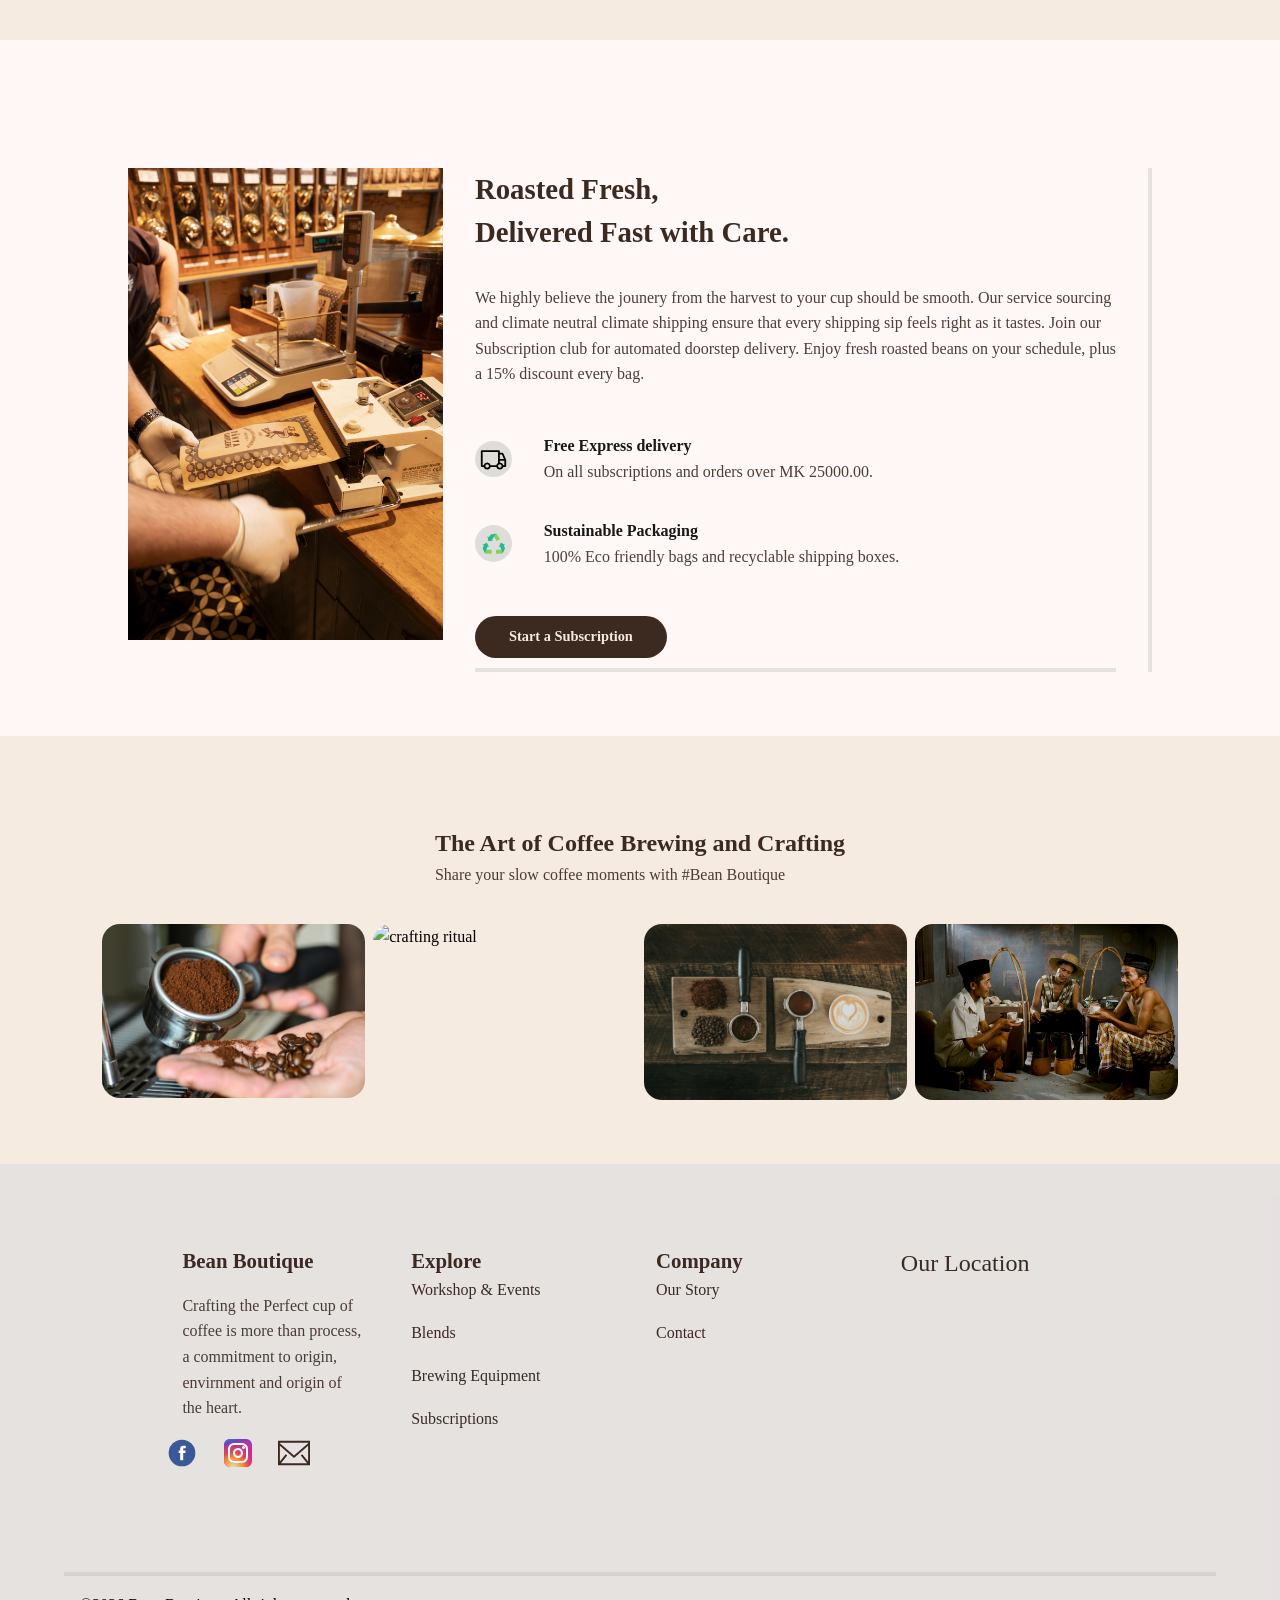
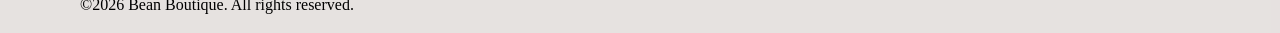
==== commit 601a4ead: "final commit: finalized project" ====
--- a/index.html
+++ b/index.html
@@ -18,7 +18,7 @@
     <header>
         <div class="logo">
               <img src="assets/icons/logo.svg" alt="bean-boutique-logo">
-            <span>Bean Boutique</span>
+            <a href="#">Bean Boutique</a>
         </div>
         <input type="checkbox" class="menu-toggle" id="menu-toggle">
         <nav>
@@ -201,8 +201,8 @@
             <article class="index-footer-content">
                 <h2>Company</h2>
                 <div class="footer-links">
-                    <a href="aboutus.html">Our Story</a>
-                    <a href="Contact">Contact</a>
+                    <a href="#">Our Story</a>
+                    <a href="#">Contact</a>
                 </div>
             </article>
             <div class="map-div">
--- a/css/style.css
+++ b/css/style.css
@@ -107,7 +107,7 @@
 .logo img{
     width: 4rem;
 }
-.logo span{
+.logo a{
     font-family: var(--font-logo);
     font-size: 1.3rem;
     font-style: italic;
@@ -1070,7 +1070,7 @@
     width: 2rem;
     margin-bottom: 1rem;
 }
-.offer-footer-wrapper h3{
+.offer-footer-wrapper h2{
     font-family: var(--font-heading);
     font-weight: 700;
 }
@@ -1237,6 +1237,10 @@
         width: 100%;
     }
 }
+
+
+
+
 
 
 /*===================
@@ -1482,6 +1486,8 @@
 
 
 
+
+
 /*=====================
     Coffee styling
 ======================*/
@@ -1558,8 +1564,6 @@
     background-color: #b69876;
 }
 
-
-
 /*coffee collection*/
 .coffee-collection{
     display: flex;
@@ -1573,11 +1577,20 @@
 .coffee-category{
     display: flex;
     align-items: center;
-    gap: 2rem;
-    justify-content: space-between;
-}
-.coffee-collection-heading{
-    font-family: "Inter",serif;
+    flex-direction: column;
+    gap: 1rem;
+}
+.coffee-category span{
+    font-size: 1.3rem;
+    color: var(--primary-color);
+    font-weight: 600;
+}
+.coffee-category input{
+    padding: .7rem 10vw;
+    width: 100%;
+    outline: none;
+    border: 1px solid var(--primary-color);
+    border-radius: 18px;
 }
 .coffee-container{
     display: flex;
@@ -1610,9 +1623,10 @@
     margin-left: .6rem;
     margin-right: .6rem;
 }
-.coffee-price h3, strong{
-    color: var(--primary-color);
-    font-weight: 700;
+.coffee-price h2, strong{
+    color: var(--primary-color);
+    font-weight: 500;
+    font-size: 1.1rem;
 }
 .coffee-card p{
     color: var(--primary-color);
@@ -1621,6 +1635,8 @@
     line-height: 1.7;
     text-align: start;
     padding: .6rem;
+    text-align: center;
+    font-size: .9rem;
 }
 .taste{
     display: flex;
@@ -1782,6 +1798,8 @@
 
 
 
+
+
 /*=====================
     EVENTS STYLING
 ======================*/
@@ -1868,10 +1886,11 @@
     padding: 0rem 1rem;
     border-radius: 12px;
 }
-.events-details-card h3{
+.events-details-card h2{
     margin-bottom: .8rem;
     color: var(--primary-color);
     font-weight: 700;
+    font-size: 1.25rem;
 }
 .events-details-card p{
     color: var(--primary-color);
@@ -2123,7 +2142,7 @@
 .cart-heading{
     padding: 2rem 0;
 }
-.cart-heading h3{
+.cart-heading h1{
     font-weight: 700;
     font-size: 2rem;
 }
@@ -2139,20 +2158,22 @@
     gap:4rem;
 }
 .cart-list{
-    display: grid;
-    grid-template-columns: 1fr;
-    align-items: start;
+    display: flex;
+    flex-direction: column;
+    align-items: stretch;
     gap: 2rem;
 }
 .cart-card{
     display: flex;
     background-color: var(--standard-color);
     align-items: center;
-    padding: 1rem;
+    padding: 1rem ;
     border-radius: 14px;
     border: 1px solid transparent;
     transition: all .4s ease-out;
-    justify-content: space-between;
+    max-width: 100%;
+    overflow: hidden;
+    box-sizing: border-box;
     
 }
 .cart-card:hover{
@@ -2160,8 +2181,8 @@
     box-shadow: 0 4px 12px rgba(0, 0, 0, 0.2);
 }
 .cart-card img{
-    width: 10rem;
-    height: 100%;
+    width: 8rem;
+    height: 8rem;
     max-height: 10rem;
     object-fit: cover;
     background-color: var(--standard-color);
@@ -2169,7 +2190,7 @@
 .cart-details{
     display: flex;
     gap: 1rem;
-    padding: 1rem;
+    padding: .5rem;
     justify-content: space-between;
     flex-grow: 1;
     flex-direction: column;
@@ -2181,12 +2202,14 @@
     display: flex;
     justify-content: space-between;
     align-items: flex-start;
+    gap: 1rem;
 }
 .cart-tags{
     display: flex;
-    gap: 2rem;
+    gap: .5rem;
     align-items: center;
     padding: .8rem 0;
+    flex-wrap: wrap;
 }
 .cart-tags span{
     background-color: var(--tertiary-color);
@@ -2202,7 +2225,8 @@
     display: flex;
     justify-content: space-between;
     align-items: center;
-    gap: 11.5rem;
+    gap: 1rem;
+    width: 100%;
 }
 .cart-quantity{
     display: flex;
@@ -2244,6 +2268,7 @@
 }
 .remove-btn img{
     width: 1.3rem;
+    height: 1.2rem;
 }
 .continue-shopping{
    color: var(--primary-color);
@@ -2266,7 +2291,7 @@
     flex-direction: column;
     gap: 1rem;
 }
-.sidebar-wrapper h3{
+.sidebar-wrapper h2{
     text-align: center;
     font-weight: 700;
     font-size: 1.5rem;
@@ -2321,4 +2346,57 @@
     font-weight: 500;
     font-size: .8rem;
     opacity: .7;
+}
+
+/*media responseviness*/
+@media screen and (max-width:900px){
+    .cart-grid{
+        grid-template-columns: 1fr;
+    }
+}
+@media screen and (max-width: 560px){
+    .cart-heading h1{
+        text-align: center;
+        font-size: 1.65rem;
+    }
+    .cart-heading p{
+        text-align: center;
+        font-size: 1rem;
+    }
+    .cart-card{
+        align-items: stretch;
+        flex-direction: column;
+    }
+    .cart-card img{
+        height: 9rem;
+        width: 100%;
+    }
+    .cart-content{
+        flex-direction: column;
+        align-items: center;
+        justify-content: center;
+    }
+    .cart-content{
+        align-items: center;
+    }
+    .cart-actions{
+        flex-direction: column;
+        align-items: center;
+    }
+    .cart-details {
+        align-items: center;
+    }
+    .cart-quantity{
+        flex-direction: row;
+    }
+    .remove-btn img{
+        width: 1.3rem;
+        height: 1.2rem;
+    }
+
+    .sidebar-wrapper{
+        width: 100%;
+        max-width: 100%;
+
+    }
 }
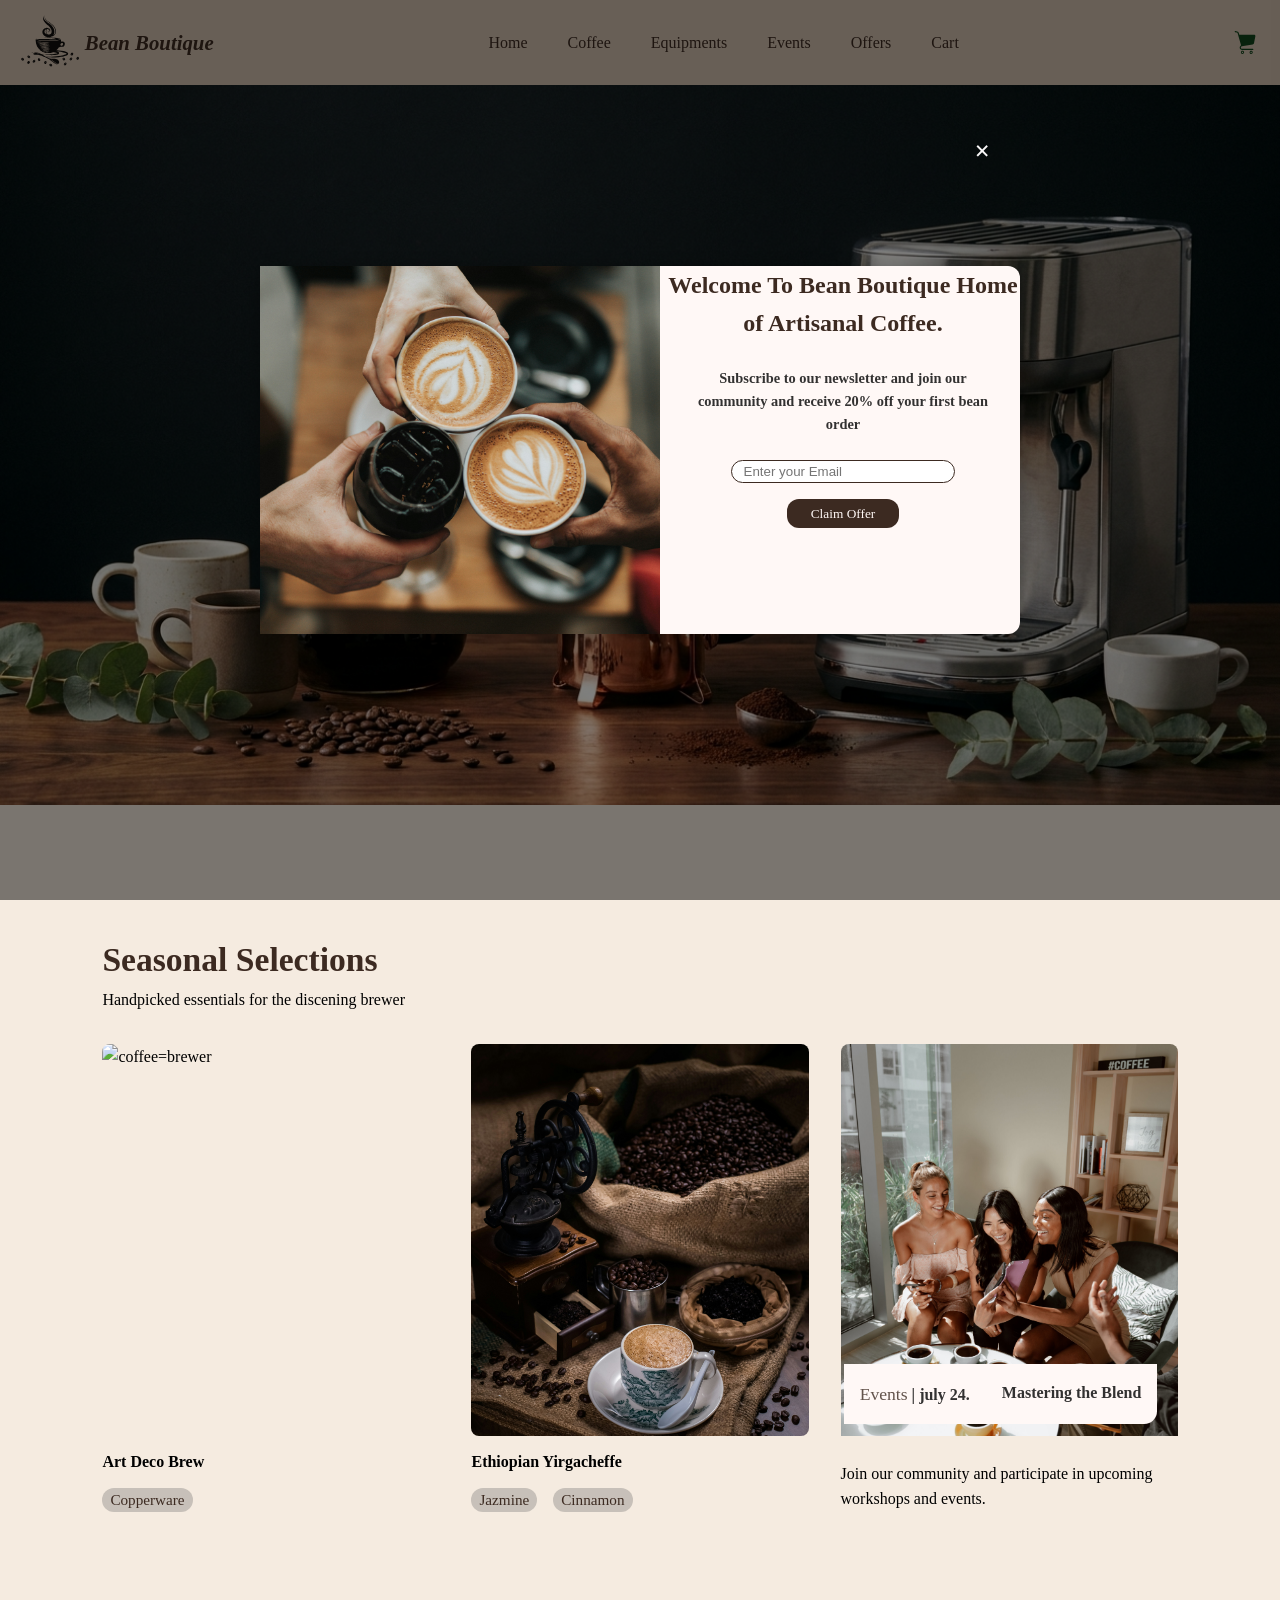
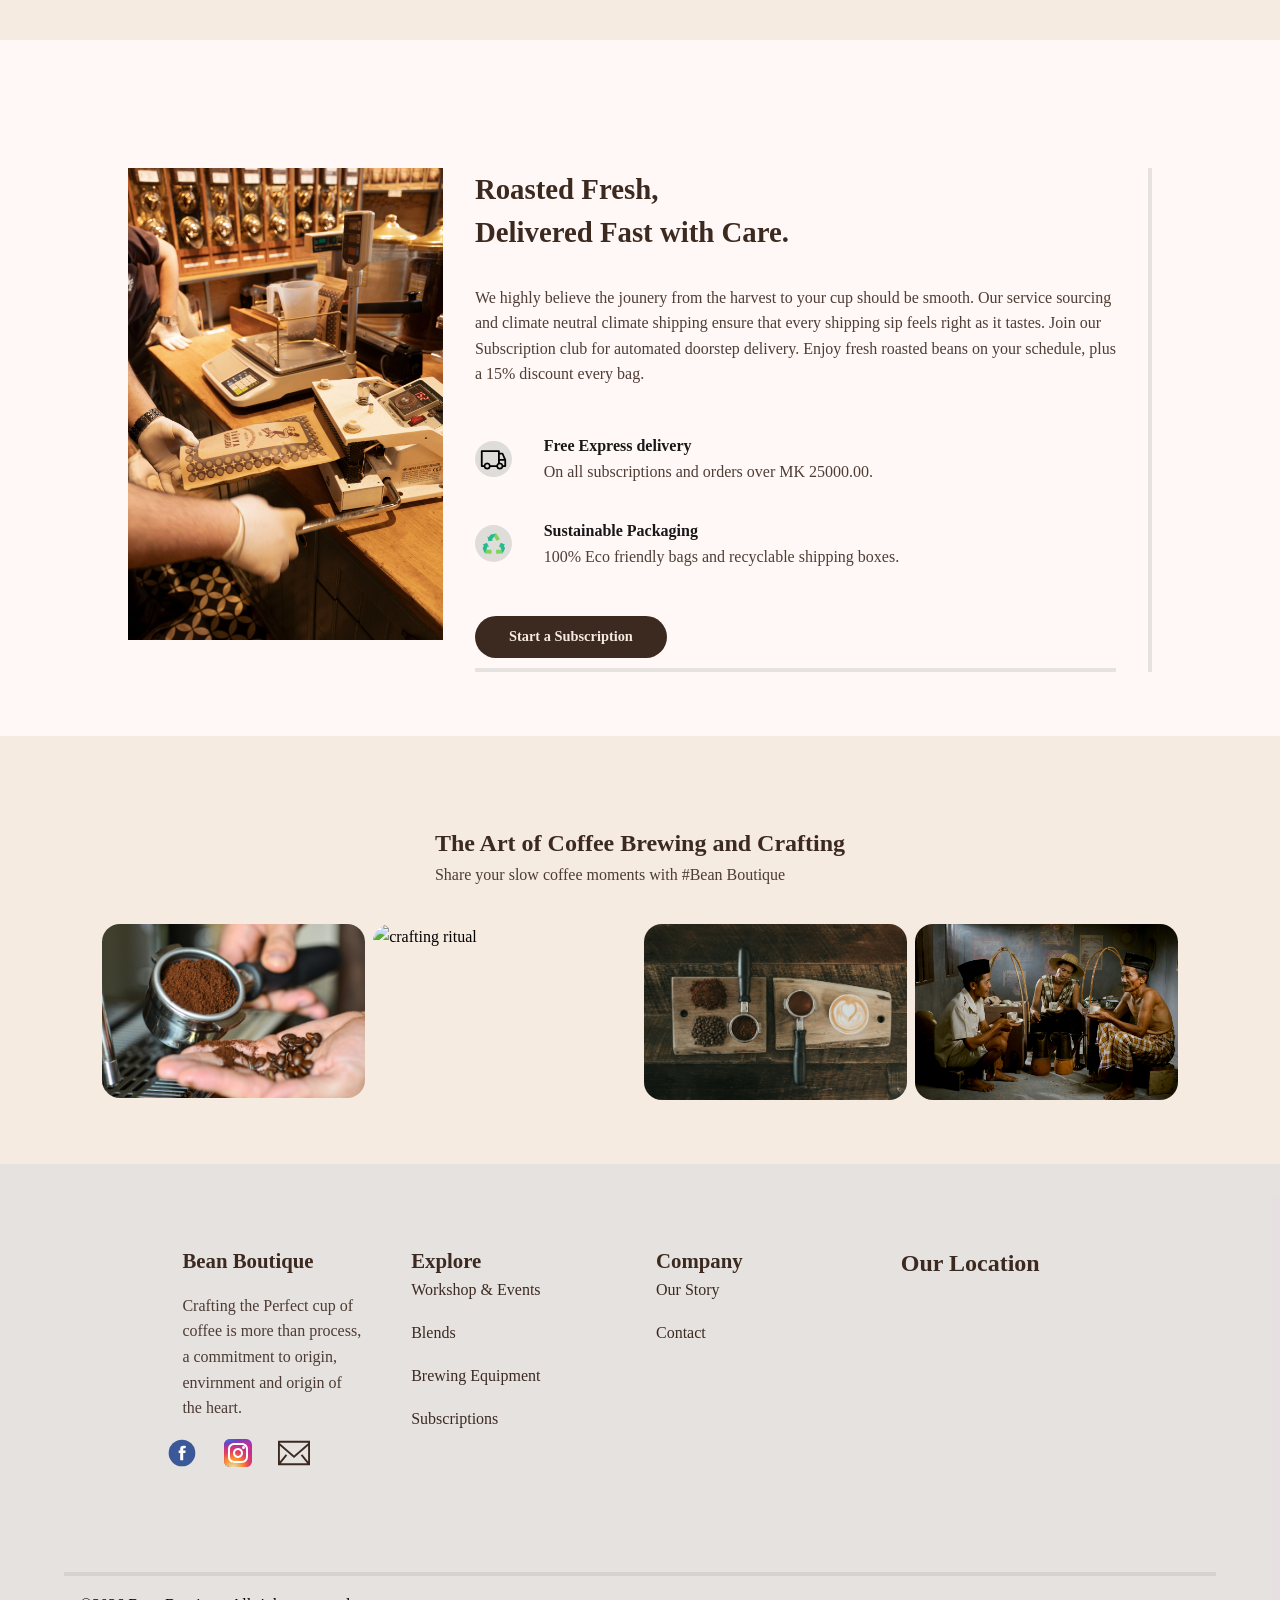
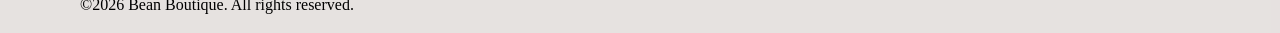
==== commit 94519576: "final commit" ====
--- a/index.html
+++ b/index.html
@@ -32,7 +32,10 @@
             </ul>
         </nav>
         <div class="cart">
-            <img src="assets/icons/cart.svg" alt="cart-icon">
+            <a href="cart.html" class="cart-link">
+                <img src="assets/icons/cart.svg" alt="cart-icon">
+                <span class="cart-badge">0</span>
+            </a>
             <label for="menu-toggle" class="hamburger">&#9776;</label>
         </div>
     </header>
--- a/css/style.css
+++ b/css/style.css
@@ -14,8 +14,8 @@
     --standard-color:#fff8f6;
     --button-hover:#783c1e;
 
-    --font-weight-main:800;
-    ---font-weight-minor:500;
+    --font-weight-main:700;
+    --font-weight-minor:500;
     --font-heading:"Inter",serif;
     --font-text:'Poppins',serif;
     --font-logo:"Cormorant Garamond", Garamond, "Times New Roman", serif;
@@ -45,18 +45,18 @@
     justify-content: center;
     align-items: center;
     font-family: var(--font-heading);
-    font-weight: var(---font-weight-minor);
+    font-weight: var(--font-weight-minor);
     cursor: pointer;
 }
 
 h1,h2,h3{
     font-family: var(--font-heading);
-    font-weight: var(---font-weight-main);
+    font-weight: var(--font-weight-main);
     color: var(--primary-color);
 }
 h4,h4,h6{
     font-family: var(--font-heading);
-    font-family: var(---font-weight-minor);
+    font-family: var(--font-weight-minor);
     font-size: 1.3rem;
     color: var(--primary-color);
 }
@@ -123,7 +123,7 @@
 .nav-items a{
     color: var(--primary-color);
     font-family: var(--font-heading);
-    font-weight: var(---font-weight-minor);
+    font-weight: var(--font-weight-minor);
     position: relative;
 }
 .nav-items a::after{
@@ -152,6 +152,16 @@
 .cart img{
     width: 1.4rem;
 }
+.cart-link{
+    position: relative;
+    display: inline-block;
+    align-items: center;
+}
+.cart-badge{
+    position: absolute;
+    bottom:12px;
+    left: 12px;
+}
 
 /*hero section*/
 .index-section{
@@ -249,7 +259,7 @@
 }
 .seasonal-heading p{
     font-family: var(--font-heading);
-    font-weight: var(---font-weight-minor);
+    font-weight: var(--font-weight-minor);
     color: var(--primary-color);
     opacity: .7;
 }
@@ -343,7 +353,7 @@
 }
 .brand-container h2{
     font-family: var(--font-text);
-    font-weight: 700;
+    font-weight: var(--font-weight-main);
     font-size: 1.8rem;
     line-height: 1.5;
     color: var(--primary-color);
@@ -1297,7 +1307,7 @@
     flex-direction: column;  
 }
 .equipment-collection h2{
-    font-weight: 700;
+    font-weight: var(--font-weight-main);
     color: var(--primary-color);
     margin-bottom: .4rem;
 }
@@ -1333,7 +1343,7 @@
 }
 .equipment-card button{
     padding: .6rem;
-    font-weight: 700;
+    font-weight: var(--font-weight-main);
     transition: background-color .4s;
 }
 .equipment-card button:hover{
@@ -1345,7 +1355,7 @@
     gap: .6rem;
 }
 .equipment-content span{
-    font-weight: var(---font-weight-minor);
+    font-weight: var(--font-weight-minor);
     opacity: .8;
     font-style: italic;
     color: var(--primary-color);
@@ -1401,7 +1411,7 @@
     width: 2.4rem;
 }
 .tip-text h3{
-    font-weight: 700;
+    font-weight: var(--font-weight-main);
     font-family: "Salina",serif;
     color: #000000;
     margin-bottom: .7rem;
